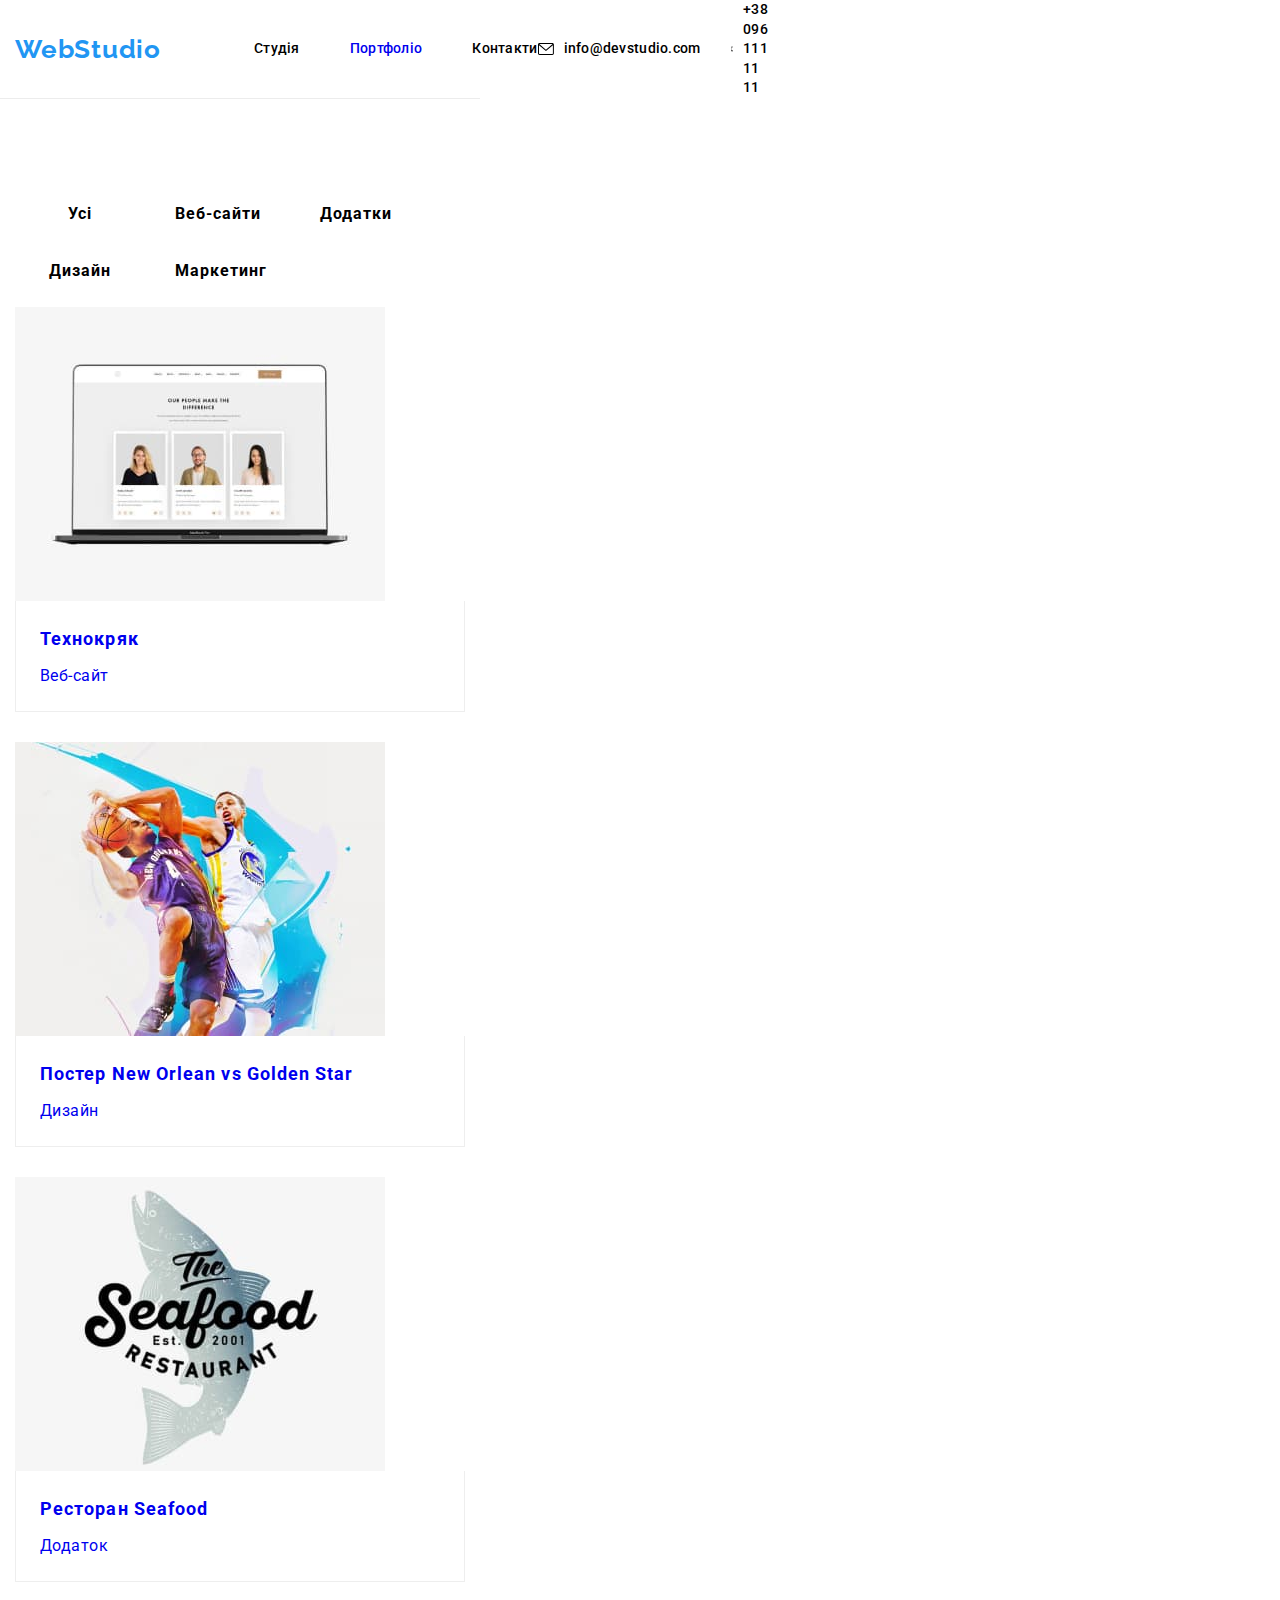
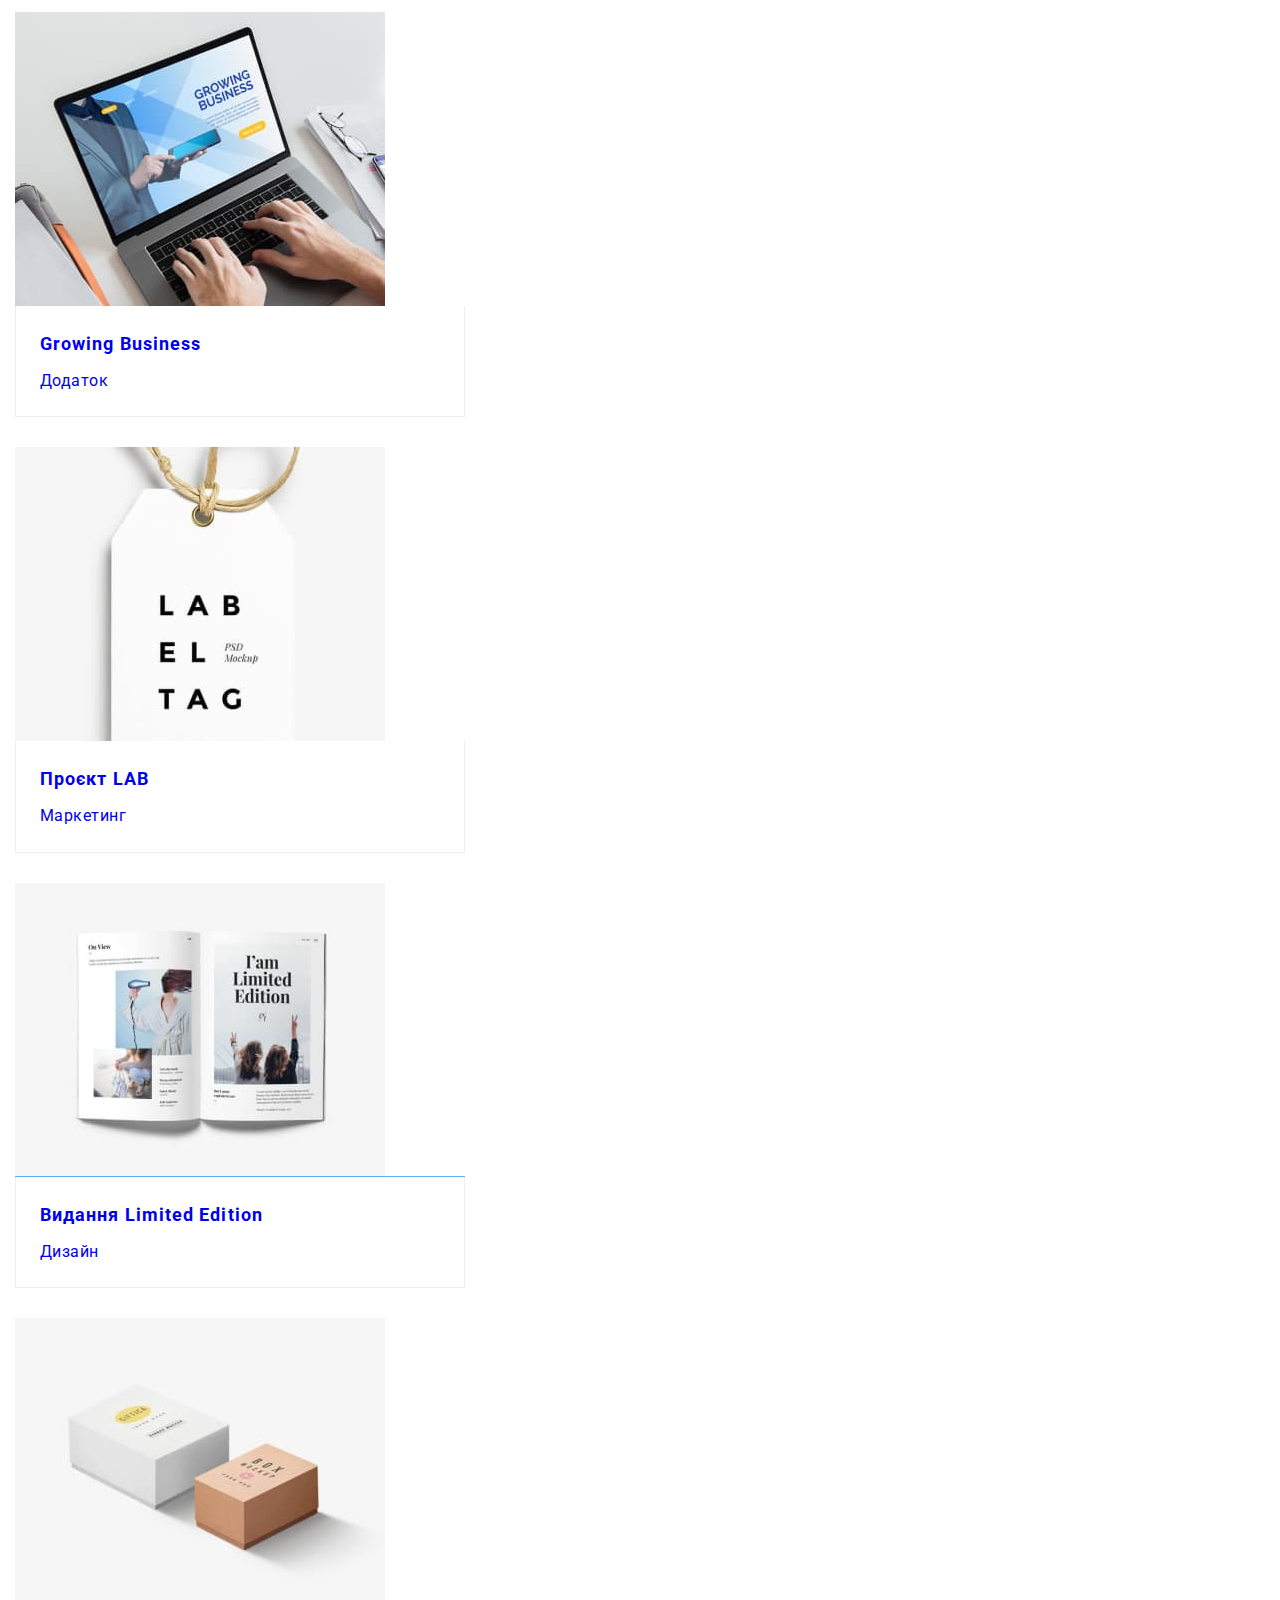
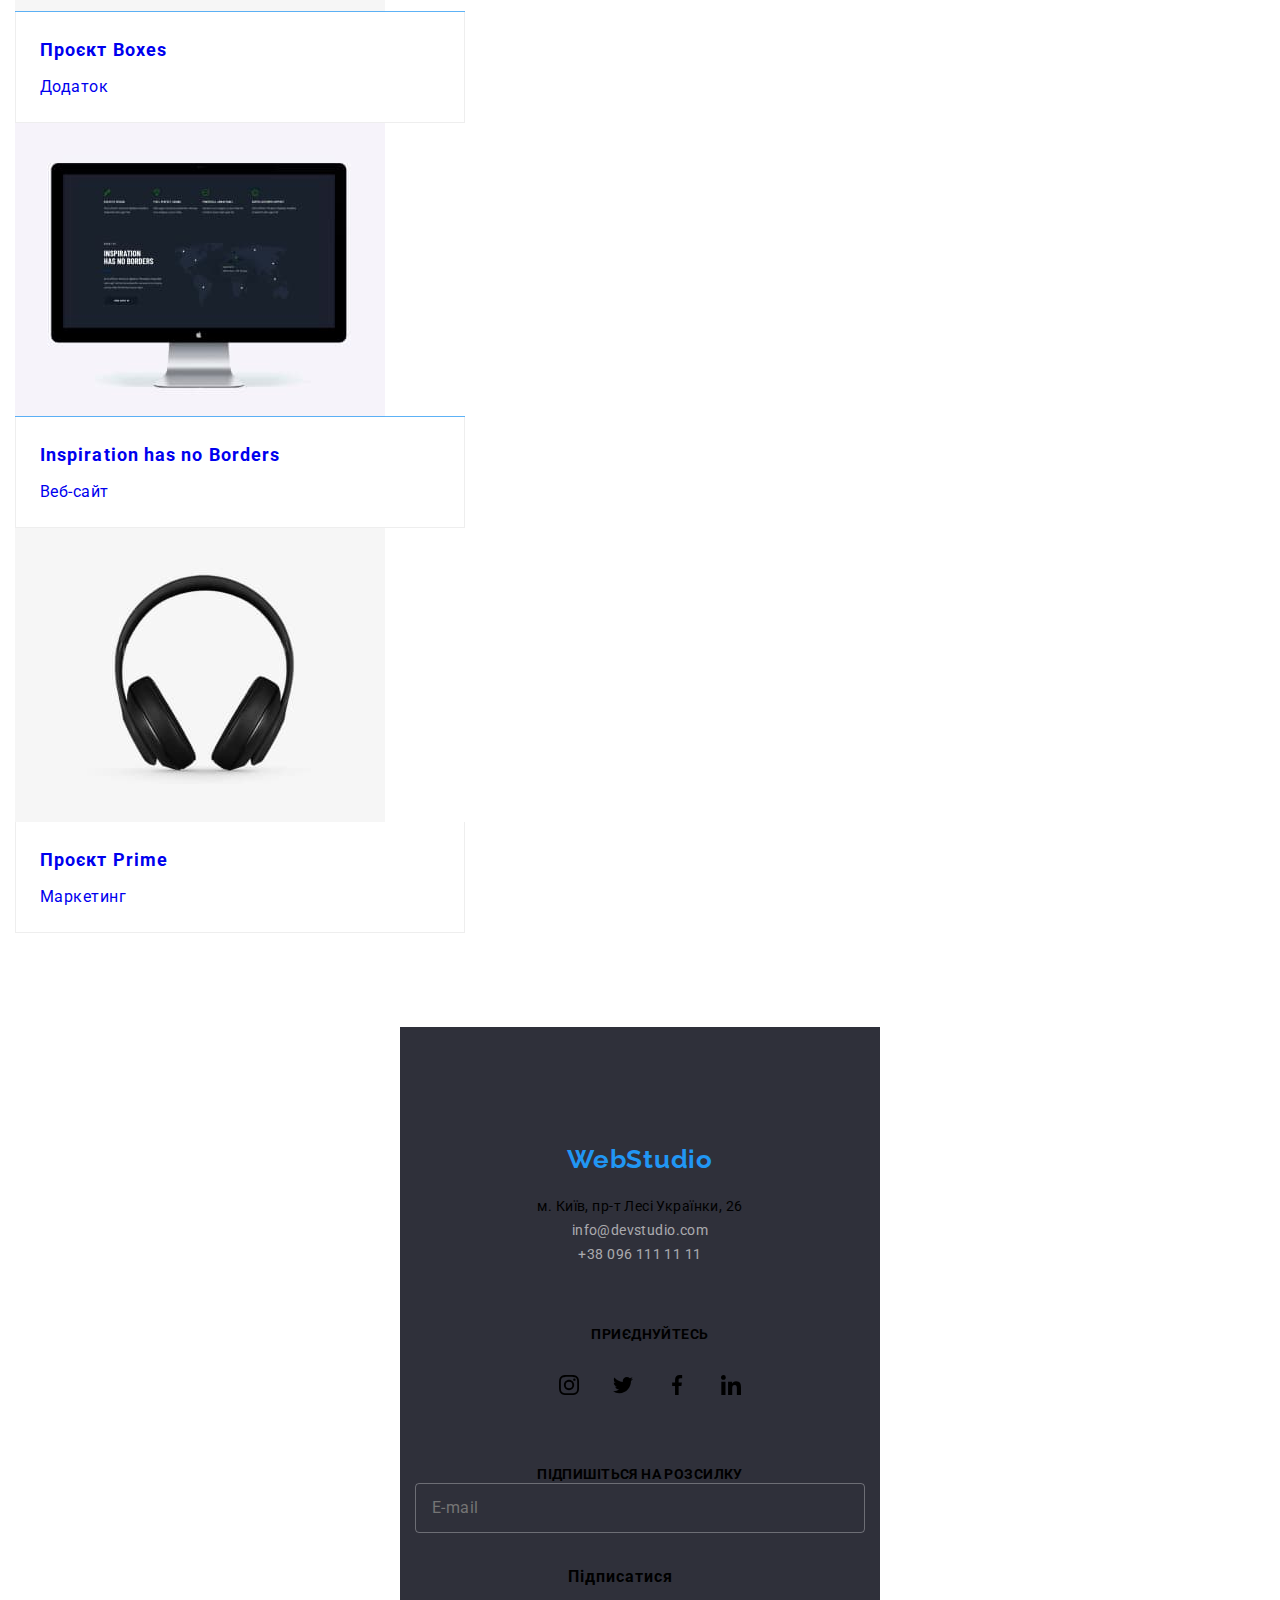
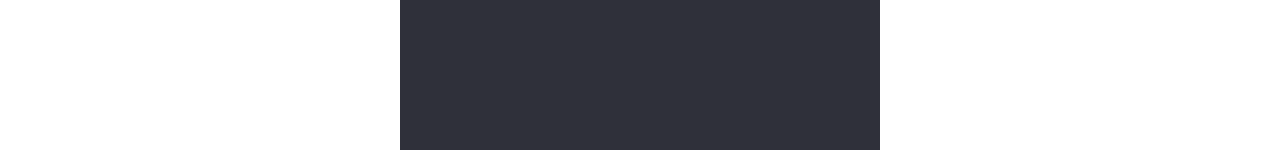
==== portfolio.html @ ecf828fc "Додані зміни до восьмого ДЗ" ====
<!DOCTYPE html>
<html lang="uk">
  <head>
    <meta charset="UTF-8" />
    <meta http-equiv="X-UA-Compatible" content="IE=edge" />
    <meta name="viewport" content="width=device-width, initial-scale=1.0" />
    <title>Студія вебдизайну</title>
    <link rel="preconnect" href="https://fonts.googleapis.com" />
    <link rel="preconnect" href="https://fonts.gstatic.com" crossorigin />
    <link
      href="https://fonts.googleapis.com/css2?family=Raleway:wght@700&family=Roboto:wght@400;500;700;900&display=swap"
      rel="stylesheet"
    />
    <link
      rel="stylesheet"
      href="https://cdnjs.cloudflare.com/ajax/libs/modern-normalize/1.1.0/modern-normalize.min.css"
      integrity="sha512-wpPYUAdjBVSE4KJnH1VR1HeZfpl1ub8YT/NKx4PuQ5NmX2tKuGu6U/JRp5y+Y8XG2tV+wKQpNHVUX03MfMFn9Q=="
      crossorigin="anonymous"
      referrerpolicy="no-referrer"
    />
    <link rel="stylesheet" href="./css//main.min.css" />
  </head>
  <body class="body">
    <header class="header">
      <div class="container header-container">
        <nav class="main-nav">
          <a href="./index.html" class="logo link"
            >Web<span class="accent">Studio</span></a
          >
          <ul class="site-nav-list list">
            <li class="site-nav-list__item"><a href="./index.html" class="site-nav-list__link">Студія</a></li>
            <li class="site-nav-list__item">
              <div class="link-current">
                <a href="./portfolio.html" class="link current">Портфоліо</a>
              </div>
            </li>
            <li class="site-nav-list__item"><a href="#" class="site-nav-list__link">Контакти</a></li>
          </ul>
        </nav>
        <ul class="site-connect-list list">
          <li class="site-connect-list__item">
            <a href="mailto:info@devstudio.com" class="site-connect-list__link link">
              <svg class="mailto-icon" width="16" height="12">
                <use href="./images/icons/icons.svg#envelope"></use></svg
              >info@devstudio.com</a
            >
          </li>
          <li class="site-connect-list__item">
            <a href="tel:+380961111111" class="site-connect-list__link link">
              <svg class="tell-icon" width="10" height="16">
                <use href="./images/icons/icons.svg#smartphone"></use></svg
              >+38 096 111 11 11</a
            >
          </li>
        </ul>
      </div>
    </header>
    <main>
      <section class="section">
        <div class="container">
          <h1 class="visually-hidden">Наші роботи</h1>
          <ul class="button-list list">
            <li class="button-list__item">
              <button class="button-filter" type="button">Усі</button>
            </li>
            <li class="button-list__item">
              <button class="button-filter" type="button">Веб-сайти</button>
            </li>
            <li class="button-list__item">
              <button class="button-filter" type="button">Додатки</button>
            </li>
            <li class="button-list__item">
              <button class="button-filter" type="button">Дизайн</button>
            </li>
            <li class="button-list__item">
              <button class="button-filter" type="button">Маркетинг</button>
            </li>
          </ul>
          <ul class="section-portfolio-list list">
            <li class="section-portfolio-list__item">
              <a href="" class="link">
                <div class="thumb">
                  <img
                    src="./images/pictures/img-01.jpg"
                    alt="Технокряк"
                    width="370"
                    style="display: block"
                  />
                  <p class="overlay-text">
                    Ресурс пропонує комплексні пропозиції з різним рівнем
                    функціоналу та сервісів. Все це дозволить відвідувачу
                    отримати вичерпні відомості про компанію чи приватну особу.
                  </p>
                </div>
                <div class="description">
                  <h2 class="section-portfolio-list__title">Технокряк</h2>
                  <p class="section-portfolio-list__txt">Веб-сайт</p>
                </div>
              </a>
            </li>
            <li class="section-portfolio-list__item">
              <a href="" class="link">
                <div class="thumb">
                  <p class="overlay-text">
                    Ресурс пропонує комплексні пропозиції з різним рівнем
                    функціоналу та сервісів. Все це дозволить відвідувачу
                    отримати вичерпні відомості про компанію чи приватну особу.
                  </p>
                  <img
                    src="./images/pictures/img-02.jpg"
                    alt="Постер New Orlean vs Golden Star"
                    width="370"
                    style="display: block"
                  />
                </div>
                <div class="description">
                  <h2 class="section-portfolio-list__title">
                    Постер New Orlean vs Golden Star
                  </h2>
                  <p class="section-portfolio-list__txt">Дизайн</p>
                </div>
              </a>
            </li>
            <li class="section-portfolio-list__item">
              <a href="" class="link">
                <div class="thumb">
                  <p class="overlay-text">
                    Ресурс пропонує комплексні пропозиції з різним рівнем
                    функціоналу та сервісів. Все це дозволить відвідувачу
                    отримати вичерпні відомості про компанію чи приватну особу.
                  </p>
                  <img
                    src="./images/pictures/img-03.jpg"
                    alt="Ресторан Seafood"
                    width="370"
                    style="display: block"
                  />
                </div>
                <div class="description">
                  <h2 class="section-portfolio-list__title">Ресторан Seafood</h2>
                  <p class="section-portfolio-list__txt">Додаток</p>
                </div>
              </a>
            </li>
            <li class="section-portfolio-list__item">
              <a href="" class="link">
                <div class="thumb">
                  <p class="overlay-text">
                    Ресурс пропонує комплексні пропозиції з різним рівнем
                    функціоналу та сервісів. Все це дозволить відвідувачу
                    отримати вичерпні відомості про компанію чи приватну особу.
                  </p>
                  <img
                    src="./images/pictures/img-04.jpg"
                    alt="Growing Business"
                    width="370"
                    style="display: block"
                  />
                </div>
                <div class="description">
                  <h2 class="section-portfolio-list__title">Growing Business</h2>
                  <p class="section-portfolio-list__txt">Додаток</p>
                </div>
              </a>
            </li>
            <li class="section-portfolio-list__item">
              <a href="" class="link">
                <div class="thumb">
                  <p class="overlay-text">
                    Ресурс пропонує комплексні пропозиції з різним рівнем
                    функціоналу та сервісів. Все це дозволить відвідувачу
                    отримати вичерпні відомості про компанію чи приватну особу.
                  </p>
                  <img
                    src="./images/pictures/img-05.jpg"
                    alt="Проєкт LAB"
                    width="370"
                    style="display: block"
                  />
                </div>
                <div class="description">
                  <h2 class="section-portfolio-list__title">Проєкт LAB</h2>
                  <p class="section-portfolio-list__txt">Маркетинг</p>
                </div>
              </a>
            </li>
            <li class="section-portfolio-list__item">
              <a href="" class="link">
                <div class="thumb">
                  <p class="overlay-text">
                    Ресурс пропонує комплексні пропозиції з різним рівнем
                    функціоналу та сервісів. Все це дозволить відвідувачу
                    отримати вичерпні відомості про компанію чи приватну особу.
                  </p>
                  <img
                    src="./images/pictures/img-06.jpg"
                    alt="Видання Limited Edition"
                    width="370"
                    style="display: block"
                  />
                </div>
                <div class="description">
                  <h2 class="section-portfolio-list__title">Видання Limited Edition</h2>
                  <p class="section-portfolio-list__txt">Дизайн</p>
                </div>
              </a>
            </li>
            <li class="section-portfolio-list__item">
              <a href="" class="link">
                <div class="thumb">
                  <p class="overlay-text">
                    Ресурс пропонує комплексні пропозиції з різним рівнем
                    функціоналу та сервісів. Все це дозволить відвідувачу
                    отримати вичерпні відомості про компанію чи приватну особу.
                  </p>
                  <img
                    src="./images/pictures/img-07.jpg"
                    alt="Проєкт Boxes"
                    width="370"
                    style="display: block"
                  />
                </div>
                <div class="description">
                  <h2 class="section-portfolio-list__title">Проєкт Boxes</h2>
                  <p class="section-portfolio-list__txt">Додаток</p>
                </div>
              </a>
            </li>
            <li class="section-portfolio-list__item">
              <a href="" class="link">
                <div class="thumb">
                  <p class="overlay-text">
                    Ресурс пропонує комплексні пропозиції з різним рівнем
                    функціоналу та сервісів. Все це дозволить відвідувачу
                    отримати вичерпні відомості про компанію чи приватну особу.
                  </p>
                  <img
                    src="./images/pictures/img-08.jpg"
                    alt="Inspiration has no Borders"
                    width="370"
                    style="display: block"
                  />
                </div>
                <div class="description">
                  <h2 class="section-portfolio-list__title">Inspiration has no Borders</h2>
                  <p class="section-portfolio-list__txt">Веб-сайт</p>
                </div>
              </a>
            </li>
            <li class="section-portfolio-list__item">
              <a href="" class="link">
                <div class="thumb">
                  <p class="overlay-text">
                    Ресурс пропонує комплексні пропозиції з різним рівнем
                    функціоналу та сервісів. Все це дозволить відвідувачу
                    отримати вичерпні відомості про компанію чи приватну особу.
                  </p>
                  <img
                    src="./images/pictures/img-09.jpg"
                    alt="Проєкт Prime"
                    width="370"
                    style="display: block"
                  />
                </div>
                <div class="description">
                  <h2 class="section-portfolio-list__title">Проєкт Prime</h2>
                  <p class="section-portfolio-list__txt">Маркетинг</p>
                </div>
              </a>
            </li>
          </ul>
        </div>
      </section>
    </main>
    <footer class="footer">
      <div class="container footer-wrap">
        <div class="logo-address">
          <a href="./index.html" class="logo link">Web<span class="accent">Studio</span></a>
          <address class="address">
            <ul class="footer-list list">
              <li>
                <a href="https://google/maps/j3Y2o7XWsb6GQjHb6" class="map-link link">м. Київ, пр-т Лесі Українки, 26</a>
              </li>
              <li>
                <a href="mailto:info@devstudio.com" class="link link">info@devstudio.com</a>
              </li>
              <li>
                <a href="tel:+380961111111" class="link link">+38 096 111 11 11</a>
              </li>
            </ul>
          </address>
        </div>
        <div class="footer-link">
          <p class="footer-title">приєднуйтесь</p>
          <div class="footer-socialnet">
            <ul class="socialnet-list list">
              <li class="socialnet-list__item">
                <a href="" class="socialnet-list__link link">
                  <svg class="footer-team-icon">
                    <use href="./images/icons/icons.svg#instagram"></use>
                  </svg></a>
              </li>
              <li class="socialnet-list__item">
                <a href="" class="socialnet-list__link link"><svg class="footer-team-icon">
                    <use href="./images/icons/icons.svg#twitter"></use>
                  </svg></a>
              </li>
              <li class="socialnet-list__item">
                <a href="" class="socialnet-list__link link"><svg class="footer-team-icon">
                    <use href="./images/icons/icons.svg#facebook"></use>
                  </svg></a>
              </li>
              <li class="socialnet-list__item">
                <a href="" class="socialnet-list__link link"><svg class="footer-team-icon">
                    <use href="./images/icons/icons.svg#linkedin"></use>
                  </svg></a>
              </li>
            </ul>
          </div>
        </div>
        <div class="form">
          <p class="footer-title">Підпишіться на розсилку</p>
          <form class="form-field">
            <label for="mail"></label>
            <input class="input-mail" type="text" name="mail" id="mail" placeholder="E-mail"/>
            <button class="button-submit" type="submit">Підписатися</button>
          </form>
        </div>
      </div>
    </footer>
  </body>
</html>
---- css/main.min.css ----
<<<<<<< HEAD
:root{--primary-text-color: #212121;--secondary-text-color: #757575;--accent-color: #2196f3;--white-color: #ffffff;--body-background-color: #f5f5f5;--secondary-background-color: #f5f4fa;--primary-background-color: #2f303a;--background-color-active: #188ce8;--current-color: #afb1b8;--socialnet-background-color: rgba(255, 255, 255, 0.1);--transition-timing-function: cubic-bezier(0.4, 0, 0.2, 1)}/*! modern-normalize v1.1.0 | MIT License | https://github.com/sindresorhus/modern-normalize */*,::after,::before{box-sizing:border-box}html{-moz-tab-size:4;-o-tab-size:4;tab-size:4}html{line-height:1.15;-webkit-text-size-adjust:100%}body{margin:0}body{font-family:system-ui,-apple-system,"Segoe UI",Roboto,Helvetica,Arial,sans-serif,"Apple Color Emoji","Segoe UI Emoji"}hr{height:0;color:inherit}abbr[title]{-webkit-text-decoration:underline dotted;text-decoration:underline dotted}b,strong{font-weight:bolder}code,kbd,pre,samp{font-family:ui-monospace,SFMono-Regular,Consolas,"Liberation Mono",Menlo,monospace;font-size:1em}small{font-size:80%}sub,sup{font-size:75%;line-height:0;position:relative;vertical-align:baseline}sub{bottom:-0.25em}sup{top:-0.5em}table{text-indent:0;border-color:inherit}button,input,optgroup,select,textarea{font-family:inherit;font-size:100%;line-height:1.15;margin:0}button,select{text-transform:none}[type=button],[type=reset],[type=submit],button{-webkit-appearance:button}::-moz-focus-inner{border-style:none;padding:0}:-moz-focusring{outline:1px dotted ButtonText}:-moz-ui-invalid{box-shadow:none}legend{padding:0}progress{vertical-align:baseline}::-webkit-inner-spin-button,::-webkit-outer-spin-button{height:auto}[type=search]{-webkit-appearance:textfield;outline-offset:-2px}::-webkit-search-decoration{-webkit-appearance:none}::-webkit-file-upload-button{-webkit-appearance:button;font:inherit}summary{display:list-item}html{box-sizing:border-box}*,*::before,*::after{box-sizing:inherit}.body{font-family:"roboto",sans-serif;background-color:var(--white-color)}.reset p,h1,h2,h3,h4,h5,h6{margin:0}ul,ol{margin:0;padding-left:0}button{cursor:pointer}address{font-style:normal}.img{display:block;max-width:100%;height:auto}.container{padding:0 15px;margin-left:auto;margin-right:auto;width:100%}.header{display:block;border-bottom:1px solid #ececec}@media screen and (min-width: 480px){.header{max-width:480px}}.header .header-container{display:flex;justify-content:space-between}.header .header-link{line-height:1.14}.list{list-style:none}.link{text-decoration:none}.logo{font-family:"raleway",sans-serif;font-weight:700;font-size:26px;line-height:1.19;letter-spacing:.03em;color:var(--accent-color)}.accent{color:var(--primary-text-color)}.main-nav{display:flex;align-items:center}.site-nav-list{display:flex;align-items:center;font-weight:500;font-size:14px;line-height:1.4;letter-spacing:.02em;color:var(--primary-text-color)}.site-nav-list.list{position:relative;margin-left:93px;padding-left:0}.site-nav-list__item{margin-right:50px}.site-nav-list__item:last-child{margin-right:0}.site-nav-list__link{position:relative;display:flex;padding-top:32px;padding-bottom:32px;text-decoration:none;color:var(--primary-text-color);transition:color 250ms var(--transition-timing-function)}.site-nav-list__link:hover,.site-nav-list__link:focus{color:var(--accent-color)}.link-current{position:relative;padding:32px 0}.link.current::after{content:"";position:absolute;bottom:-1px;display:block;width:100%;height:4px;border-radius:2px;background:var(--accent-color)}.site-nav-list__link.current{color:var(--accent-color)}.site-nav-list .link:hover,.site-nav-list .link:focus{color:var(--accent-color)}.site-connect-list.list{display:flex;align-items:center;margin-left:auto}.site-connect-list__item{margin-right:30px}.site-connect-list__item__item:last-child{margin-right:0px}.site-connect-list__link.link{display:flex;align-items:center;font-weight:500;font-size:14px;line-height:1.4;letter-spacing:.02em;color:var(--secondary-text-color);transition:color 250ms var(--transition-timing-function)}.site-connect-list__link:hover,.site-connect-list__link:focus{color:var(--accent-color)}.mailto-icon,.tell-icon{vertical-align:middle;margin-right:10px;fill:currentColor;transition:fill 250ms var(--transition-timing-function)}.mailto-icon:hover,.mailto-icon:focus{fill:var(--accent-color)}.tell-icon:hover,.tell-icon:focus{fill:var(--accent-color)}.hero{display:block;max-width:1600px;height:auto;text-align:center;padding-top:200px;padding-bottom:200px;background-image:linear-gradient(to right, rgba(47, 48, 58, 0.4), rgba(47, 48, 58, 0.4)),url(../images/hero/);background-color:var(--primary-background-color)}@media screen and (min-width: 480px){.hero{width:480px}}.hero-title{max-width:696px;font-weight:900;font-size:26px;margin:0 auto 30px;line-height:1.62;letter-spacing:.06em;text-transform:uppercase;color:var(--white-color)}.button{margin-top:0;border-color:rgba(0,0,0,0);border-radius:4px;padding:10px 32px;font-family:"roboto",sans-serif;font-weight:700;font-size:16px;line-height:1.88;letter-spacing:.06em;color:var(--white-color);background-color:var(--accent-color);cursor:pointer}.button--primary{color:var(--white-color);background-color:var(--accent-color);transition:background-color 250ms var(--transition-timing-function),color 250ms var(--transition-timing-function)}.button--secondary{color:var(--primary-text-color);background-color:var(--secondary-background-color);transition:background-color 250ms var(--transition-timing-function),color 250ms var(--transition-timing-function)}.button:hover,.button:focus{background-color:var(--background-color-active)}.section__primary-title{text-align:center;margin-top:0;margin-bottom:50px;font-weight:700;font-size:36px;line-height:1.17;letter-spacing:.03em;color:var(--primary-text-color)}.section__secondary-title{text-align:start;margin-top:0;margin-bottom:10px;font-weight:700;font-size:14px;line-height:1.17;text-transform:uppercase;color:var(--primary-text-color)}.visually-hidden{position:absolute;white-space:nowrap;width:1px;height:1px;overflow:hidden;border:0;padding:0;clip:rect(0 0 0 0);-webkit-clip-path:inset(50%);clip-path:inset(50%);margin:-1px}.section-features{display:block;padding-top:60px;padding-bottom:56px}@media screen and (min-width: 480px){.section-features{max-width:480px}}.section-features-list.list{width:480px}.section-features-list__item{width:100%}.section-features__txt{margin:0 10px 15px;text-align:start;font-weight:400;font-size:14px;line-height:1.71;color:var(--secondary-text-color)}.section__secondary-title{text-align:center}.features-item{display:flex;justify-content:center;align-items:center;width:450px;height:226px;margin-bottom:30px;border-radius:4px;background:var(--secondary-background-color)}.features-icon{width:70px;height:70px}.section-description{padding-bottom:60px}@media screen and (max-width: 767px){.section-description{display:none;width:767px}}.section-description-list.list{display:flex;gap:30px}.item-thumb{position:relative}.item-thumb__wrap{position:absolute;bottom:0;width:370px;height:70px;font-size:14px;line-height:1.14;text-align:center;letter-spacing:.03em;text-transform:uppercase;color:var(--white-color);background-color:rgba(47,48,58,.8)}.item-thumb__text{position:absolute;margin:0 auto;top:50%;left:50%;transform:translate(-50%, -50%)}.section-team{display:block;font-weight:700;font-size:28px;text-align:center;letter-spacing:.03em;line-height:1.18;padding-bottom:60px;color:var(--primary-text-color);background-color:var(--secondary-background-color)}@media screen and (min-width: 480px){.section-team{width:480px}}.section-team-title{margin-bottom:30px;padding-top:64px;font-weight:700;font-size:28px;text-align:center;letter-spacing:.03em;line-height:1.18;color:var(--primary-text-color)}.section-list__item{margin-bottom:30px;width:100%;box-shadow:0px 1px 3px rgba(0,0,0,.12),0px 1px 1px rgba(0,0,0,.14),0px 2px 1px rgba(0,0,0,.2);border-radius:0px 0px 4px 4px;background-color:var(--white-color)}.section-list__member{text-align:center;margin-top:30px;margin-bottom:10px;font-weight:500;font-size:16px;line-height:1.19;color:var(--primary-text-color)}.section-list__role{text-align:center;margin-top:0;margin-bottom:30px;font-size:16px;line-height:1.19;color:var(--secondary-text-color)}.socialnet-list{display:flex;justify-content:center}.socialnet-list .list{display:flex;margin-bottom:24px;gap:10px;align-items:center;background-color:var(--white-color)}.socialnet-list__item{display:flex;width:44px;height:44px;border-radius:50%;background-color:var(--white-color);justify-content:center;align-items:center}.socialnet-list__link .link{width:100%;height:100%;display:flex;align-items:center;justify-content:center;border-radius:50%;transition:background-color 250ms var(--transition-timing-function)}.socialnet-list__link:hover,.socialnet-list__link:focus{background-color:var(--accent-color)}.socialnet-list__link:hover .team-icon,.socialnet-list__link:focus .team-icon{background-color:var(--accent-color);fill:var(--white-color)}.team-icon{width:20px;height:20px;fill:var(--current-color);transition:fill,background-color 250ms var(--transition-timing-function)}.section-clients{display:block;padding-top:60px;padding-bottom:60px}@media screen and (min-width: 480px){.section-clients{max-width:480px}}.clients-title{margin-bottom:30px;font-weight:700;font-size:28px;text-align:center;letter-spacing:.03em;line-height:1.18;color:var(--primary-text-color)}.logo-list.list{display:flex;flex-wrap:wrap;margin-top:0;justify-content:space-between}.logo-list__item{width:210px;height:92px;margin-bottom:30px}.logo-list__item:nth-child(n+5){margin-bottom:0}.logo-list__link{width:100%;height:100%;display:flex;align-items:center;justify-content:center;border-radius:4px;border:1px solid var(--current-color);background-color:var(--white-color);transition:border 250ms var(--transition-timing-function)}.logo-list__link:hover,.logo-list__link:focus{border:1px solid var(--accent-color)}.clients-icon:hover,.clients-icon:focus{fill:var(--accent-color)}.logo-list__link:hover .clients-icon,.logo-list__link:focus .clients-icon{fill:var(--accent-color)}.logo-list__item:last-child{margin-right:0}.clients-icon{width:106px;height:60px;fill:var(--current-color);transition:fill 250ms var(--transition-timing-function)}.footer{display:block;margin:0 auto;background-color:var(--primary-background-color)}@media screen and (min-width: 480px){.footer{width:480px}}.footer-list .link{margin-bottom:9px;font-style:normal;font-weight:400;font-size:14px;line-height:1.71;letter-spacing:.03em;color:rgba(255,255,255,.6);transition:color 250ms var(--transition-timing-function)}.footer-list .map-link{color:var(--white-color)}.footer-list .link:hover,.footer-list .link:focus{color:var(--accent-color)}.footer-link{display:block;margin-left:132px;margin-right:142px;margin-bottom:60px;text-align:center;width:206px;height:80px}.footer-title{text-align:center;margin-top:0;font-weight:700;font-size:14px;line-height:1.14;letter-spacing:.03em;text-transform:uppercase;color:var(--white-color)}.footer-wrap{display:block;height:603px}.logo-address{display:block;text-align:center;padding-top:57px}.address{margin-top:20px;margin-bottom:60px;justify-items:center}.footer-socialnet{display:block;width:206px;height:44px;justify-content:space-evenly;margin-left:0;margin-right:0}.socialnet-list.list{display:flex;gap:10px;justify-items:center}.socialnet-list__item{width:44px;height:44px;border-radius:50%;background-color:var(--socialnet-background-color)}.socialnet-list__link{width:100%;height:100%;display:flex;align-items:center;justify-content:center;border-radius:50%;transition:background-color 250ms var(--transition-timing-function)}.socialnet-list__link:hover,.socialnet-list__link:focus{background-color:var(--accent-color)}.socialnet-list__link:hover .footer-team-icon,.socialnet-list__link:focus .footer-team-icon{background-color:var(--accent-color);fill:var(--white-color)}.footer-team-icon{width:20px;height:20px;fill:var(--white-color);transition:fill,background-color 250ms var(--transition-timing-function)}.footer .accent{color:var(--white-color)}.form{display:block;font-size:14px;line-height:1.14;letter-spacing:.03em;text-transform:uppercase;color:var(--white-color)}.form-field{display:block}.input-mail{width:450px;height:50px;margin-right:12px;border:1px solid rgba(255,255,255,.3);border-radius:4px;font-weight:400;font-size:16px;line-height:1.3;padding-left:16px;margin-bottom:20px;letter-spacing:.03em;color:rgba(255,255,255,.6);background-color:var(--primary-background-color)}.button-submit{display:flex;align-items:center;text-align:center;margin-right:auto;margin-left:auto;width:200px;height:50px;padding-left:28px;border-radius:4px;border:none;font-weight:700;font-size:16px;line-height:1.18;letter-spacing:.06em;color:var(--white-color);background-color:var(--accent-color)}.button-submit::after{content:"";width:24px;height:24px;display:inline-block;margin-left:10px;background-image:url(../images/icon-send.svg);background-size:contain;fill:var(--white-color)}.footer-socialnet{display:flex;width:206px;height:44px;justify-content:space-evenly;margin-left:0;margin-right:0;margin-top:20px}.socialnet-list.list{display:flex;gap:10px;justify-items:center}.socialnet-list__item{width:44px;height:44px;border-radius:50%;background-color:var(--socialnet-background-color)}.socialnet-list__link{width:100%;height:100%;display:flex;align-items:center;justify-content:center;border-radius:50%;transition:background-color 250ms var(--transition-timing-function)}.socialnet-list__link:hover,.socialnet-list__link:focus{background-color:var(--accent-color)}.socialnet-list__link:hover .footer-team-icon,.socialnet-list__link:focus .footer-team-icon{background-color:var(--accent-color);fill:var(--white-color)}.footer-team-icon{width:20px;height:20px;fill:var(--white-color);transition:fill,background-color 250ms var(--transition-timing-function)}.footer .accent{color:var(--white-color)}.backdrop{position:fixed;top:0;left:0;width:100%;height:100%;background-color:rgba(0,0,0,.2);opacity:1;transition:opacity 250ms var(--transition-timing-function),visibility 250ms var(--transition-timing-function)}.backdrop.is-hidden{opacity:0;visibility:hidden;pointer-events:none}.backdrop.is-hidden__modal{transform:translate(-50%, -50%) scale(1.3) rotate(360deg)}.modal{position:absolute;text-align:center;padding:40px;top:50%;left:50%;transform:translate(-50%, -50%) scale(1) rotate(0);width:528px;height:581px;border-radius:4px;background-color:#fff;transition:transform 250ms var(--transition-timing-function);font-weight:700;font-size:20px;line-height:1.15;letter-spacing:.03em;color:#212121}.modal-title{margin:0 0 12px}.close-button{position:absolute;top:0;right:0;border:1px solid rgba(0,0,0,.1);border-radius:50%;width:30px;height:30px;margin-top:8px;margin-right:8px;background-color:var(--white-color);transition:fill 250ms var(--transition-timing-function)}.close-icon{position:absolute;transform:translate(-50%, -50%)}.close-button:hover,.close-button:focus{fill:var(--accent-color)}.form{display:block;height:86px;font-size:14px;line-height:1.14;letter-spacing:.03em;text-transform:uppercase;color:var(--white-color)}.input-mail{height:50px;margin-right:12px;border:1px solid rgba(255,255,255,.3);border-radius:4px;font-weight:400;font-size:16px;line-height:1.3;padding-left:16px;letter-spacing:.03em;color:rgba(255,255,255,.6);background-color:var(--primary-background-color)}.button-submit{display:flex;align-items:center;text-align:center;width:200px;height:50px;padding-left:28px;border-radius:4px;border:none;font-weight:700;font-size:16px;line-height:1.18;letter-spacing:.06em;color:var(--white-color);background-color:var(--accent-color)}.button-submit::after{content:"";width:24px;height:24px;display:inline-block;margin-left:10px;background-image:url(../images/icon-send.svg);background-size:contain;fill:var(--white-color)}.feedback{display:block;width:448px;height:342px;align-items:center;font-weight:400;font-size:12px;line-height:1.17;letter-spacing:.01em;color:var(--secondary-text-color)}.feedback-field{position:relative;display:flex;margin-bottom:10px;flex-direction:column;text-align:start}.feedback-input{height:40px;padding-left:40px;border:1px solid rgba(33,33,33,.2);border-radius:4px;cursor:pointer;margin-top:4px;transition:border 250ms var(--transition-timing-function)}.feedback-input:focus-within{border:1px solid var(--accent-color);outline:none}.feedback-input:focus-within+.feedback-icon{fill:var(--accent-color)}.feedback-icon{position:absolute;width:18px;height:18px;top:50%;margin-left:12px;transition:fill 250ms var(--transition-timing-function)}.feedback-button-submit{margin-top:30px;height:50px;padding:10px 52px;border-radius:4px;border:none;font-weight:700;font-size:16px;line-height:1.18;letter-spacing:.06em;color:var(--white-color);background-color:var(--accent-color)}.comment-input{padding:12px 16px;height:120px;margin-bottom:20px;margin-top:4px;resize:none;border:1px solid rgba(33,33,33,.2);border-radius:4px;color:rgba(117,117,117,.5)}.comment-input:focus-within{border:1px solid var(--accent-color);outline:none}.agreement-field{position:relative;margin-top:20px;font-weight:400;font-size:14px;line-height:1.7;letter-spacing:.03em;color:var(--secondary-text-color)}.agreement-field-term{-webkit-text-decoration-line:underline;text-decoration-line:underline;margin-left:3px;color:var(--accent-color)}.agreement-icon{border:1px solid #212121;border-radius:2px;transition:250ms var(--transition-timing-function)}.checkbox-icon{position:absolute;top:12%;left:2%;width:16px;height:15px}.checkbox:checked+.agreement-icon{background-color:var(--accent-color);border:none}.button-filter{display:block;min-width:130px;padding:6px 22px;font-family:"roboto",sans-serif;font-weight:700;font-size:16px;line-height:1.88;letter-spacing:.06em;cursor:pointer;border-radius:4px;border:none;color:var(--primary-text-color);background-color:var(--secondary-background-color);transition-property:color,background-color,box-shadow;transition-duration:250ms;transition-timing-function:cubic-bezier(0.4, 0, 0.2, 1)}@media screen and (min-width: 480px){.button-filter{max-width:480px}}.button-filter:hover,.button-filter:focus{color:var(--white-color);background-color:var(--accent-color);box-shadow:0px 3px 1px rgba(0,0,0,.1),0px 1px 2px rgba(0,0,0,.08),0px 2px 2px rgba(0,0,0,.12)}.button-list .list{margin-top:0}.button-list{display:flex;flex-wrap:wrap;justify-content:start}.button-list__item{margin-right:8px;margin-bottom:15px}.button-list__item:last-child{margin-right:0}.section{display:block;padding-top:60px;padding-bottom:60px;margin-top:0;margin-bottom:0}@media screen and (min-width: 480px){.section{max-width:480px}}.section-portfolio-list.list{display:block}.section-portfolio-list__title{margin-bottom:4px;font-weight:700;font-size:18px;line-height:2;letter-spacing:.06em;color:var(--primary-text-color)}.section-portfolio-list__txt{margin:0;font-weight:400;font-size:16px;line-height:1.88;letter-spacing:.03em;color:var(--secondary-text-color)}.thumb{position:relative;overflow:hidden}.overlay-text{position:absolute;bottom:0;margin:0 auto;padding:63px 24px;font-size:18px;line-height:1.6;letter-spacing:.03em;color:var(--white-color);background-color:rgba(33,150,243,.9);transform:translateY(100%);transition:transform 250ms var(--transition-timing-function)}.section-portfolio-list__item{width:450px;height:auto;margin-bottom:30px;transition:box-shadow 250ms var(--transition-timing-function)}.section-portfolio-list__item:hover .overlay-text{transform:translateY(0)}.section-portfolio-list__item:hover,.section-portfolio-list__item:focus{box-shadow:0px 1px 1px rgba(0,0,0,.12),0px 4px 4px rgba(0,0,0,.06),1px 4px 6px rgba(0,0,0,.16)}.section-portfolio-list__item:nth-last-child(-n+3){margin-bottom:0}.section-portfolio-list__item:nth-child(3n){margin-right:0}.description{width:100%;padding:20px 24px;border:1px solid #eee;border-top:none}/*# sourceMappingURL=main.min.css.map */
=======
body{font-family:"Roboto",sans-serif;background-color:#fff;color:#212121;font-size:14px;letter-spacing:.03em}.list{list-style:none}.link{padding-left:0;text-decoration:none}.container{min-width:320px;padding:0 15px;margin-left:auto;margin-right:auto}@media screen and (min-width: 480px){.container{max-width:480px}}@media screen and (min-width: 768px){.container{max-width:768px}}@media screen and (min-width: 1200px){.container{max-width:1200px}}h1,h2,h3,p,ul{margin:0;padding:0}img{display:block;max-width:100%;height:auto}button{display:block;font-family:inherit;cursor:pointer;border:none;border-radius:4px}.section{padding:94px 0px}@media screen and (max-width: 1199px){.section{padding-top:60px;padding-bottom:60px}}.visually-hidden{position:absolute;width:1px;height:1px;margin:-1px;padding:0;border:0;white-space:nowrap;-webkit-clip-path:inset(100%);clip-path:inset(100%);clip:rect(0 0 0 0);overflow:hidden}.logo{font-family:"Raleway",sans-serif;font-weight:700;font-size:26px;line-height:1.19;letter-spacing:.03em;color:#2196f3}@media screen and (max-width: 1199px){.logo{font-size:24px;line-height:1.16}}.header__logo{display:inline-block;-webkit-box-pack:center;-ms-flex-pack:center;justify-content:center;-webkit-box-align:center;-ms-flex-align:center;align-items:center}@media screen and (min-width: 767px){.header__logo{margin-right:88px}}@media screen and (min-width: 1200px){.header__logo{margin-right:93px}}.header__logo::after{display:-webkit-box;display:-ms-flexbox;display:flex;content:"";width:100%;height:1px;background:#2196f3;-webkit-transform:scale(0);transform:scale(0);-webkit-transform-origin:left;transform-origin:left;-webkit-transition:-webkit-transform 250ms cubic-bezier(0.4, 0, 0.2, 1);transition:-webkit-transform 250ms cubic-bezier(0.4, 0, 0.2, 1);transition:transform 250ms cubic-bezier(0.4, 0, 0.2, 1);transition:transform 250ms cubic-bezier(0.4, 0, 0.2, 1), -webkit-transform 250ms cubic-bezier(0.4, 0, 0.2, 1)}.header__logo:hover::after{-webkit-transform:scale(1);transform:scale(1)}.web{color:#000}.web__footer{color:#2196f3}.footer__logo{margin-bottom:20px;color:#fff;display:inline-block}.footer__logo::after{display:-webkit-box;display:-ms-flexbox;display:flex;content:"";width:100%;height:1px;background:#fff;-webkit-transform:scale(0);transform:scale(0);-webkit-transform-origin:left;transform-origin:left;-webkit-transition:-webkit-transform 250ms cubic-bezier(0.4, 0, 0.2, 1);transition:-webkit-transform 250ms cubic-bezier(0.4, 0, 0.2, 1);transition:transform 250ms cubic-bezier(0.4, 0, 0.2, 1);transition:transform 250ms cubic-bezier(0.4, 0, 0.2, 1), -webkit-transform 250ms cubic-bezier(0.4, 0, 0.2, 1)}.footer__logo:hover::after{-webkit-transform:scale(1);transform:scale(1)}#myBtn{display:none;position:fixed;bottom:10px;right:10px;z-index:1;font-size:18px;border:none;outline:none;background-color:rgba(0,0,0,0);color:#757575;cursor:pointer;padding:15px;border-radius:4px}#myBtn:hover{color:#2196f3}.header{border-bottom:1px solid #ececec}.header__box{height:80px;display:-webkit-box;display:-ms-flexbox;display:flex;-webkit-box-align:center;-ms-flex-align:center;align-items:center;position:relative}@media screen and (max-width: 767px){.header__box{height:60px;-webkit-box-pack:justify;-ms-flex-pack:justify;justify-content:space-between}}@media screen and (max-width: 767px){.header__menu .header__items{margin-bottom:32px}}@media screen and (min-width: 768px){.header__menu{display:-webkit-box;display:-ms-flexbox;display:flex;gap:50px;margin-left:auto;-webkit-box-pack:center;-ms-flex-pack:center;justify-content:center;-webkit-box-align:center;-ms-flex-align:center;align-items:center}}.header__link{position:relative;font-weight:500;font-size:40px;line-height:1.18;letter-spacing:.02em;color:#212121;-webkit-transition:color 250ms cubic-bezier(0.4, 0, 0.2, 1);transition:color 250ms cubic-bezier(0.4, 0, 0.2, 1)}@media screen and (min-width: 768px){.header__link{display:-webkit-box;display:-ms-flexbox;display:flex;-webkit-box-pack:center;-ms-flex-pack:center;justify-content:center;padding-top:32px;padding-bottom:32px;font-size:14px;line-height:1.14}}.header__link:focus,.header__link:hover{color:#2196f3}.header__link--activ{color:#2196f3}@media screen and (max-width: 767px){.header__link--activ::after{display:none}}@media screen and (min-width: 768px){.header__link--activ::after{display:-webkit-box;display:-ms-flexbox;display:flex;position:absolute;bottom:0;content:"";width:100%;height:4px;background:#2196f3;border-radius:2px}}.header__contact{display:-webkit-box;display:-ms-flexbox;display:flex;font-weight:500;line-height:1.14;letter-spacing:.02em}@media screen and (max-width: 767px){.header__contact{-webkit-box-orient:vertical;-webkit-box-direction:reverse;-ms-flex-direction:column-reverse;flex-direction:column-reverse;gap:32px;margin-bottom:64px}}@media screen and (min-width: 768px){.header__contact{-ms-flex-wrap:wrap;flex-wrap:wrap;gap:10px;margin-left:90px;font-size:12px}}@media screen and (min-width: 1200px){.header__contact{gap:30px;font-size:16px}}@media screen and (max-width: 767px){.header__contact--tel{font-size:34px;line-height:1.18;color:#2196f3;-webkit-transition:color 250ms cubic-bezier(0.4, 0, 0.2, 1),background-color 250ms cubic-bezier(0.4, 0, 0.2, 1);transition:color 250ms cubic-bezier(0.4, 0, 0.2, 1),background-color 250ms cubic-bezier(0.4, 0, 0.2, 1)}.header__contact--tel:hover,.header__contact--tel:focus{color:#fff;background-color:#2196f3}}@media screen and (min-width: 768px){.header__contact--tel{display:-webkit-box;display:-ms-flexbox;display:flex;-webkit-box-pack:center;-ms-flex-pack:center;justify-content:center;-webkit-box-align:center;-ms-flex-align:center;align-items:center;color:#757575;-webkit-transition:color 250ms cubic-bezier(0.4, 0, 0.2, 1);transition:color 250ms cubic-bezier(0.4, 0, 0.2, 1)}.header__contact--tel:focus,.header__contact--tel:hover{color:#2196f3}}@media screen and (max-width: 767px){.header__contact--mail{font-size:24px;line-height:1.17;color:#757575;-webkit-transition:color 250ms cubic-bezier(0.4, 0, 0.2, 1),background-color 250ms cubic-bezier(0.4, 0, 0.2, 1);transition:color 250ms cubic-bezier(0.4, 0, 0.2, 1),background-color 250ms cubic-bezier(0.4, 0, 0.2, 1)}.header__contact--mail:hover,.header__contact--mail:focus{color:#fff;background-color:#757575}}@media screen and (min-width: 768px){.header__contact--mail{display:-webkit-box;display:-ms-flexbox;display:flex;-webkit-box-pack:center;-ms-flex-pack:center;justify-content:center;-webkit-box-align:center;-ms-flex-align:center;align-items:center;color:#757575;-webkit-transition:color 250ms cubic-bezier(0.4, 0, 0.2, 1);transition:color 250ms cubic-bezier(0.4, 0, 0.2, 1)}.header__contact--mail:focus,.header__contact--mail:hover{color:#2196f3}}.header__icon{-webkit-box-pack:center;-ms-flex-pack:center;justify-content:center;margin-right:10px;-ms-flex-item-align:center;align-self:center;fill:currentColor}@media screen and (max-width: 767px){.header__icon{display:none}}@media screen and (min-width: 768px){.header__icon.mail{width:14px;height:10px}}@media screen and (min-width: 1200px){.header__icon.mail{width:16px;height:12px}}@media screen and (min-width: 768px){.header__icon.tel{width:10px;height:14px}}@media screen and (min-width: 1200px){.header__icon.tel{width:10px;height:16px}}.menu__container{display:-webkit-box;display:-ms-flexbox;display:flex;width:1200px;-webkit-box-pack:justify;-ms-flex-pack:justify;justify-content:space-between;background-color:#fff}@media screen and (max-width: 767px){.menu__container{display:none;position:fixed;z-index:2;top:0;left:0;width:100%;height:100%;padding:48px 40px}.menu__container.js-menu-container{overflow:hidden;display:block;-webkit-transform:translateY(-100%);transform:translateY(-100%);-webkit-transition:-webkit-transform 1250ms cubic-bezier(0.4, 0, 0.2, 1);transition:-webkit-transform 1250ms cubic-bezier(0.4, 0, 0.2, 1);transition:transform 1250ms cubic-bezier(0.4, 0, 0.2, 1);transition:transform 1250ms cubic-bezier(0.4, 0, 0.2, 1), -webkit-transform 1250ms cubic-bezier(0.4, 0, 0.2, 1)}.menu__container.is-open{display:-webkit-box;display:-ms-flexbox;display:flex;overflow:auto;-webkit-box-orient:vertical;-webkit-box-direction:normal;-ms-flex-direction:column;flex-direction:column;-webkit-box-pack:justify;-ms-flex-pack:justify;justify-content:space-between;-webkit-transform:translateY(0%);transform:translateY(0%)}}.button__icon{fill:currentColor}.button__menu{position:relative;display:-webkit-inline-box;display:-ms-inline-flexbox;display:inline-flex;background-color:#fff;color:#212121;-webkit-transition:color 250ms cubic-bezier(0.4, 0, 0.2, 1);transition:color 250ms cubic-bezier(0.4, 0, 0.2, 1)}.button__menu:focus,.button__menu:hover{color:#2196f3}.button__menu--close{position:absolute;top:10px;right:15px}@media screen and (min-width: 768px){.button__menu{display:none}}@media screen and (min-width: 768px){.menu__contact{display:-webkit-box;display:-ms-flexbox;display:flex;-webkit-box-align:center;-ms-flex-align:center;align-items:center}}.menu__social{display:none}@media screen and (max-width: 767px){.menu__social{display:-webkit-box;display:-ms-flexbox;display:flex;-ms-flex-wrap:wrap;flex-wrap:wrap;gap:10px;font-weight:500;font-size:18px;line-height:1.22;letter-spacing:.02em}}.menu__social--link{color:#2196f3;-webkit-transition:color 250ms cubic-bezier(0.4, 0, 0.2, 1),background-color 250ms cubic-bezier(0.4, 0, 0.2, 1);transition:color 250ms cubic-bezier(0.4, 0, 0.2, 1),background-color 250ms cubic-bezier(0.4, 0, 0.2, 1)}.menu__social--link:hover,.menu__social--link:focus{color:#fff;background-color:#2196f3}.line{color:rgba(33,33,33,.2)}.hero{height:400px;max-width:1600px;margin-left:auto;margin-right:auto;text-align:center;padding-top:118px;padding-bottom:118px;background-color:#c4c4c4;background-image:-webkit-gradient(linear, left top, right top, from(rgba(47, 48, 58, 0.4)), to(rgba(47, 48, 58, 0.4))),url("../images/hero/header-img-mob-1x.jpg");background-image:linear-gradient(to right, rgba(47, 48, 58, 0.4), rgba(47, 48, 58, 0.4)),url("../images/hero/header-img-mob-1x.jpg");background-repeat:no-repeat;background-position:center;background-size:cover}@media screen and (max-width: 479px){.hero{padding-top:97px;padding-bottom:97px}}@media screen and (min-width: 480px)and (min-device-pixel-ratio: 2),screen and (min-width: 480px)and (-webkit-min-device-pixel-ratio: 2),screen and (min-width: 480px)and (min-resolution: 192dpi),screen and (min-width: 480px)and (min-resolution: 2dppx){.hero{background-image:-webkit-gradient(linear, left top, right top, from(rgba(47, 48, 58, 0.4)), to(rgba(47, 48, 58, 0.4))),url("../images/hero/header-img-mob-2x.jpg");background-image:linear-gradient(to right, rgba(47, 48, 58, 0.4), rgba(47, 48, 58, 0.4)),url("../images/hero/header-img-mob-2x.jpg")}}@media screen and (min-width: 768px){.hero{background-image:-webkit-gradient(linear, left top, right top, from(rgba(47, 48, 58, 0.4)), to(rgba(47, 48, 58, 0.4))),url("../images/hero/header-img-tab-1x.jpg");background-image:linear-gradient(to right, rgba(47, 48, 58, 0.4), rgba(47, 48, 58, 0.4)),url("../images/hero/header-img-tab-1x.jpg")}}@media screen and (min-width: 768px)and (min-device-pixel-ratio: 2),screen and (min-width: 768px)and (-webkit-min-device-pixel-ratio: 2),screen and (min-width: 768px)and (min-resolution: 192dpi),screen and (min-width: 768px)and (min-resolution: 2dppx){.hero{background-image:-webkit-gradient(linear, left top, right top, from(rgba(47, 48, 58, 0.4)), to(rgba(47, 48, 58, 0.4))),url("../images/hero/header-img-tab-2x.jpg");background-image:linear-gradient(to right, rgba(47, 48, 58, 0.4), rgba(47, 48, 58, 0.4)),url("../images/hero/header-img-tab-2x.jpg")}}@media screen and (min-width: 1200px){.hero{height:600px;padding-top:200px;padding-bottom:200px;background-image:-webkit-gradient(linear, left top, right top, from(rgba(47, 48, 58, 0.4)), to(rgba(47, 48, 58, 0.4))),url("../images/hero/img-hero-desk-1x.jpg");background-image:linear-gradient(to right, rgba(47, 48, 58, 0.4), rgba(47, 48, 58, 0.4)),url("../images/hero/img-hero-desk-1x.jpg")}}@media screen and (min-width: 1200px)and (min-device-pixel-ratio: 2),screen and (min-width: 1200px)and (-webkit-min-device-pixel-ratio: 2),screen and (min-width: 1200px)and (min-resolution: 192dpi),screen and (min-width: 1200px)and (min-resolution: 2dppx){.hero{background-image:-webkit-gradient(linear, left top, right top, from(rgba(47, 48, 58, 0.4)), to(rgba(47, 48, 58, 0.4))),url("../images/hero/img-hero-desk-2x.jpg");background-image:linear-gradient(to right, rgba(47, 48, 58, 0.4), rgba(47, 48, 58, 0.4)),url("../images/hero/img-hero-desk-2x.jpg")}}.hero__title{margin:0 auto;margin-bottom:30px;font-weight:900;font-size:44px;line-height:1.36;letter-spacing:.06em;color:#fff;text-transform:uppercase}@media screen and (max-width: 1199px){.hero__title{max-width:360px;font-size:26px;line-height:1.62}}@media screen and (min-width: 1200px){.hero__title{width:696px}}.hero__button{margin:0 auto;padding:10px 32px;min-width:216px;font-weight:700;font-size:16px;line-height:1.88;text-align:center;letter-spacing:.06em;color:#fff;background-color:#2196f3;-webkit-box-shadow:0px 4px 4px rgba(0,0,0,.15);box-shadow:0px 4px 4px rgba(0,0,0,.15);-webkit-transition:background-color 250ms cubic-bezier(0.4, 0, 0.2, 1);transition:background-color 250ms cubic-bezier(0.4, 0, 0.2, 1)}.hero__button:focus,.hero__button:hover{background-color:#188ce8}@media screen and (min-width: 768px){.benefits__list{display:-webkit-box;display:-ms-flexbox;display:flex;-ms-flex-wrap:wrap;flex-wrap:wrap;gap:30px}}@media screen and (max-width: 767px){.benefits__item{width:100%}.benefits__item:not(:last-child){margin-bottom:30px}}@media screen and (min-width: 768px){.benefits__item{-ms-flex-preferred-size:calc((100% - 30px)/2);flex-basis:calc((100% - 30px)/2)}}@media screen and (min-width: 1200px){.benefits__item{-ms-flex-preferred-size:calc((100% - 90px)/4);flex-basis:calc((100% - 90px)/4)}}.benefits__title{margin-bottom:10px;font-weight:700;font-size:14px;line-height:1.14;letter-spacing:.03em;text-transform:uppercase}@media screen and (max-width: 767px){.benefits__title{text-align:center}}.benefits__text{font-size:14px;line-height:1.71;letter-spacing:.03em;color:#757575}.benefits__bloc{margin-bottom:30px;height:120px;display:-webkit-box;display:-ms-flexbox;display:flex;-webkit-box-pack:center;-ms-flex-pack:center;justify-content:center;-webkit-box-align:center;-ms-flex-align:center;align-items:center;background-color:#f5f4fa}.benefits__icon{width:70px;height:70px}.work{padding-top:0px}@media screen and (max-width: 1199px){.work{display:none}}.work__title{margin-bottom:50px;font-weight:700;font-size:36px;line-height:1.16;letter-spacing:.03em;text-align:center}.work__items{display:-webkit-box;display:-ms-flexbox;display:flex;gap:30px}.work__thumb{position:relative}.work__text{position:absolute;bottom:0;width:100%;display:-webkit-box;display:-ms-flexbox;display:flex;-webkit-box-align:center;-ms-flex-align:center;align-items:center;-webkit-box-pack:center;-ms-flex-pack:center;justify-content:center;height:70px;font-weight:700;line-height:1.14;text-transform:uppercase;color:#fff;background-color:rgba(47,48,58,.8)}.team{background-color:#f5f4fa}.team__title{font-weight:700;line-height:1.17;letter-spacing:.03em;text-align:center}@media screen and (max-width: 1199px){.team__title{margin-bottom:30px;font-size:28px}}@media screen and (min-width: 1200px){.team__title{margin-bottom:50px;font-size:36px}}@media screen and (min-width: 768px){.team__list{display:-webkit-box;display:-ms-flexbox;display:flex;-ms-flex-wrap:wrap;flex-wrap:wrap;gap:30px}}.team__bloc{display:block;-webkit-box-shadow:0px 1px 3px rgba(0,0,0,.12),0px 1px 1px rgba(0,0,0,.14),0px 2px 1px rgba(0,0,0,.2);box-shadow:0px 1px 3px rgba(0,0,0,.12),0px 1px 1px rgba(0,0,0,.14),0px 2px 1px rgba(0,0,0,.2);border-radius:0px 0px 4px 4px;text-align:center;background-color:#fff}@media screen and (max-width: 767px){.team__bloc{width:100%}.team__bloc:not(:last-child){margin-bottom:30px}}@media screen and (min-width: 768px){.team__bloc{-ms-flex-preferred-size:calc((100% - 30px)/2);flex-basis:calc((100% - 30px)/2)}}@media screen and (min-width: 1200px){.team__bloc{-ms-flex-preferred-size:calc((100% - 90px)/4);flex-basis:calc((100% - 90px)/4)}}.team__items{padding-top:30px;padding-bottom:30px}.team__name{margin-bottom:10px;font-weight:500;font-size:16px;line-height:1.19;letter-spacing:.03em}.team__text{margin-bottom:16px;font-size:16px;line-height:1.19;letter-spacing:.03em;color:#757575}.social{display:-webkit-box;display:-ms-flexbox;display:flex;gap:10px;-webkit-box-pack:center;-ms-flex-pack:center;justify-content:center}.social__button{width:44px;height:44px;background-color:#fff;color:#afb1b8;border-radius:50%;display:-webkit-box;display:-ms-flexbox;display:flex;-webkit-box-align:center;-ms-flex-align:center;align-items:center;-webkit-box-pack:center;-ms-flex-pack:center;justify-content:center;-webkit-transition:background-color 250ms cubic-bezier(0.4, 0, 0.2, 1),color 250ms cubic-bezier(0.4, 0, 0.2, 1);transition:background-color 250ms cubic-bezier(0.4, 0, 0.2, 1),color 250ms cubic-bezier(0.4, 0, 0.2, 1)}.social__button:hover,.social__button:focus{background-color:#2196f3;color:#fff;outline:none}.social__button--footer{color:#fff;background:rgba(255,255,255,.1)}.social__icon{fill:currentColor;width:20px;height:20px}.client__title{margin-bottom:50px;font-weight:700;font-size:36px;line-height:1.17;letter-spacing:.03em;text-align:center}@media screen and (max-width: 1199px){.client__title{margin-bottom:30px;font-size:28px}}.client__bloc{display:-webkit-box;display:-ms-flexbox;display:flex;gap:30px}@media screen and (max-width: 1199px){.client__bloc{-ms-flex-wrap:wrap;flex-wrap:wrap}}.client__logo{width:calc((100% - 150px)/6)}@media screen and (max-width: 767px){.client__logo{-ms-flex-preferred-size:calc((100% - 30px)/2);flex-basis:calc((100% - 30px)/2)}}@media screen and (min-width: 768px)and (max-width: 1199px){.client__logo{-ms-flex-preferred-size:calc((100% - 60px)/3);flex-basis:calc((100% - 60px)/3)}}.client__site{height:92px;background-color:#fff;border-radius:4px;border:1px solid #afb1b8;cursor:pointer;color:#afb1b8;display:-webkit-box;display:-ms-flexbox;display:flex;-webkit-box-align:center;-ms-flex-align:center;align-items:center;-webkit-box-pack:center;-ms-flex-pack:center;justify-content:center;-webkit-transition:border-color 250ms cubic-bezier(0.4, 0, 0.2, 1),color 250ms cubic-bezier(0.4, 0, 0.2, 1);transition:border-color 250ms cubic-bezier(0.4, 0, 0.2, 1),color 250ms cubic-bezier(0.4, 0, 0.2, 1)}.client__site:hover,.client__site:focus{border-color:#2196f3;color:#2196f3;outline:none}.client__icon{fill:currentColor;width:106px;height:60px}.footer{background-color:#2f303a;padding:60px 0}@media screen and (max-width: 1199px){.footer{text-align:center}}.footer-container{display:-webkit-box;display:-ms-flexbox;display:flex;-ms-flex-wrap:wrap;flex-wrap:wrap;gap:60px;-webkit-box-pack:center;-ms-flex-pack:center;justify-content:center}@media screen and (min-width: 1200px){.footer-container{-webkit-box-align:baseline;-ms-flex-align:baseline;align-items:baseline;-ms-flex-wrap:nowrap;flex-wrap:nowrap}}@media screen and (min-width: 768px){.footer__main{margin-right:165px}}@media screen and (min-width: 1200px){.footer__main{padding-right:0;margin-right:0}}.contact{font-style:normal;font-size:14px;line-height:1.71;letter-spacing:.03em;-webkit-transition:color 250ms cubic-bezier(0.4, 0, 0.2, 1);transition:color 250ms cubic-bezier(0.4, 0, 0.2, 1)}.contact__item:not(:last-child){margin-bottom:9px}@media screen and (max-width: 1199px){.contact__item:not(:last-child){margin-bottom:8px}}.contact--address{color:#fff}.contact--address:hover,.contact--address:focus{color:#2196f3}.contact--link{color:rgba(255,255,255,.6)}.contact--link:hover,.contact--link:focus{color:#2196f3}.footer__text{margin-bottom:20px;font-weight:700;line-height:1.14;text-transform:uppercase;color:#fff}@media screen and (min-width: 1200px){.footer__input{margin-left:auto}}@media screen and (min-width: 1200px){.footer-form{display:-webkit-box;display:-ms-flexbox;display:flex;-ms-flex-wrap:wrap;flex-wrap:wrap;-webkit-box-pack:justify;-ms-flex-pack:justify;justify-content:space-between;-webkit-box-align:center;-ms-flex-align:center;align-items:center;width:570px}}@media screen and (max-width: 1199px){.footer-form{max-width:450px}}.footer-form__input{height:50px;width:358px;padding:15px 0 15px 16px;border:1px solid rgba(255,255,255,.3);border-radius:4px;-webkit-filter:drop-shadow(0px 4px 4px rgba(0, 0, 0, 0.15));filter:drop-shadow(0px 4px 4px rgba(0, 0, 0, 0.15));background-color:#2f303a;color:rgba(255,255,255,.6)}@media screen and (min-width: 480px)and (max-width: 1199px){.footer-form__input{width:450px;margin-bottom:20px}}@media screen and (max-width: 479px){.footer-form__input{margin-bottom:20px;width:calc(100vw - 30px)}}.footer-form__input::-webkit-input-placeholder{font-family:inherit;font-size:16px;line-height:1.25;color:rgba(255,255,255,.6)}.footer-form__input::-moz-placeholder{font-family:inherit;font-size:16px;line-height:1.25;color:rgba(255,255,255,.6)}.footer-form__input:-ms-input-placeholder{font-family:inherit;font-size:16px;line-height:1.25;color:rgba(255,255,255,.6)}.footer-form__input::-ms-input-placeholder{font-family:inherit;font-size:16px;line-height:1.25;color:rgba(255,255,255,.6)}.footer-form__input::placeholder{font-family:inherit;font-size:16px;line-height:1.25;color:rgba(255,255,255,.6)}.footer-form__button{display:-webkit-box;display:-ms-flexbox;display:flex;-webkit-box-pack:center;-ms-flex-pack:center;justify-content:center;-webkit-box-align:center;-ms-flex-align:center;align-items:center;width:200px;height:50px;padding:0;margin:0 auto;font-weight:700;font-size:16px;line-height:1.88;letter-spacing:.06em;color:#fff;background-color:#2196f3;border-radius:4px;-webkit-box-shadow:0px 4px 4px rgba(0,0,0,.15);box-shadow:0px 4px 4px rgba(0,0,0,.15);-webkit-transition:background-color 250ms cubic-bezier(0.4, 0, 0.2, 1);transition:background-color 250ms cubic-bezier(0.4, 0, 0.2, 1)}@media screen and (min-width: 1200px){.footer-form__button{margin-left:12px;margin-right:0}}.footer-form__button:hover,.footer-form__button:focus{background-color:#188ce8}.footer-form__icon{width:24px;height:24px;margin-left:10px}.backdrop.is-hidden{opacity:0;visibility:visible;pointer-events:none}.backdrop{position:fixed;width:100%;height:100%;top:0;left:0;background-color:rgba(0,0,0,.2);opacity:1;-webkit-transition:opacity 250ms cubic-bezier(0.4, 0, 0.2, 1);transition:opacity 250ms cubic-bezier(0.4, 0, 0.2, 1);overflow-y:scroll}.backdrop.is-hidden .modal{-webkit-transform:translate(-50%, -50%) scale(0) rotate(1turn);transform:translate(-50%, -50%) scale(0) rotate(1turn)}.modal{position:absolute;top:50%;left:50%;height:581px;width:528px;padding:40px;-webkit-transform:translate(-50%, -50%) scale(1);transform:translate(-50%, -50%) scale(1);-webkit-transition:-webkit-transform 250ms cubic-bezier(0.4, 0, 0.2, 1);transition:-webkit-transform 250ms cubic-bezier(0.4, 0, 0.2, 1);transition:transform 250ms cubic-bezier(0.4, 0, 0.2, 1);transition:transform 250ms cubic-bezier(0.4, 0, 0.2, 1), -webkit-transform 250ms cubic-bezier(0.4, 0, 0.2, 1);background-color:#fff;-webkit-box-shadow:0px 1px 3px rgba(0,0,0,.12),0px 1px 1px rgba(0,0,0,.14),0px 2px 1px rgba(0,0,0,.2);box-shadow:0px 1px 3px rgba(0,0,0,.12),0px 1px 1px rgba(0,0,0,.14),0px 2px 1px rgba(0,0,0,.2);border-radius:4px}@media screen and (max-width: 1199px){.modal{height:95%;width:95%;max-height:609px;max-width:450px;overflow:scroll}}.modal__title{margin-bottom:12px;font-weight:700;font-size:20px;line-height:1.15;text-align:center}.close{position:absolute;top:8px;right:8px;display:-webkit-box;display:-ms-flexbox;display:flex;-webkit-box-pack:center;-ms-flex-pack:center;justify-content:center;-webkit-box-align:center;-ms-flex-align:center;align-items:center;width:30px;height:30px;border:1px solid rgba(0,0,0,.1);border-radius:50%;color:#000;background-color:#fff}.close:hover,.close:focus{color:#2196f3}.close__icon{width:11px;height:11px;fill:currentColor;-webkit-transition:color 250ms cubic-bezier(0.4, 0, 0.2, 1);transition:color 250ms cubic-bezier(0.4, 0, 0.2, 1)}.form__label{display:-webkit-box;display:-ms-flexbox;display:flex;-webkit-box-orient:vertical;-webkit-box-direction:normal;-ms-flex-direction:column;flex-direction:column;position:relative;margin-bottom:10px}.form__label--comment{margin-bottom:20px}.form__title{margin-bottom:4px;font-size:12px;line-height:1.16;letter-spacing:.01em;color:#757575}.form__input{padding:11px 0px 11px 42px;border:1px solid rgba(33,33,33,.2);border-radius:4px;-webkit-transition:border-color 250ms cubic-bezier(0.4, 0, 0.2, 1);transition:border-color 250ms cubic-bezier(0.4, 0, 0.2, 1)}.form__input:hover,.form__input:focus{border-color:#2196f3;fill:#2196f3}.form__icon{position:absolute;height:18px;width:18px;bottom:11px;left:12px;fill:#212121;-webkit-transition:fill 250ms cubic-bezier(0.4, 0, 0.2, 1);transition:fill 250ms cubic-bezier(0.4, 0, 0.2, 1)}.form__input:hover+.form__icon,.form__input:focus+.form__icon{border-color:#2196f3;fill:#2196f3}.textarea{height:120px;resize:none;padding:12px 16px}.textarea::-webkit-input-placeholder{font-family:inherit;font-size:12px;line-height:1.67;letter-spacing:.01em;color:rgba(117,117,117,.5)}.textarea::-moz-placeholder{font-family:inherit;font-size:12px;line-height:1.67;letter-spacing:.01em;color:rgba(117,117,117,.5)}.textarea:-ms-input-placeholder{font-family:inherit;font-size:12px;line-height:1.67;letter-spacing:.01em;color:rgba(117,117,117,.5)}.textarea::-ms-input-placeholder{font-family:inherit;font-size:12px;line-height:1.67;letter-spacing:.01em;color:rgba(117,117,117,.5)}.textarea::placeholder{font-family:inherit;font-size:12px;line-height:1.67;letter-spacing:.01em;color:rgba(117,117,117,.5)}@media screen and (max-width: 1199px){.textarea::-webkit-input-placeholder{font-size:14px;line-height:1.14}.textarea::-moz-placeholder{font-size:14px;line-height:1.14}.textarea:-ms-input-placeholder{font-size:14px;line-height:1.14}.textarea::-ms-input-placeholder{font-size:14px;line-height:1.14}.textarea::placeholder{font-size:14px;line-height:1.14}}.form__button{margin:0 auto;padding:10px 52px;min-width:96px;font-weight:700;font-size:16px;line-height:1.88;text-align:center;letter-spacing:.06em;color:#fff;background-color:#2196f3;-webkit-box-shadow:0px 4px 4px rgba(0,0,0,.15);box-shadow:0px 4px 4px rgba(0,0,0,.15);-webkit-transition:background-color 250ms cubic-bezier(0.4, 0, 0.2, 1);transition:background-color 250ms cubic-bezier(0.4, 0, 0.2, 1)}.form__button:hover,.form__button:focus{background-color:#188ce8}.checkbox{display:-webkit-box;display:-ms-flexbox;display:flex;-webkit-box-orient:vertical;-webkit-box-direction:normal;-ms-flex-direction:column;flex-direction:column;position:relative;margin-bottom:30px}.checkbox__input{-webkit-appearance:none;-moz-appearance:none;appearance:none}.checkbox__input:checked+.checkbox__icon{background-color:#2196f3;border-color:rgba(0,0,0,0)}.checkbox__text{font-size:14px;line-height:1.71;margin-left:36px;color:#757575}@media screen and (max-width: 1199px){.checkbox__text{font-size:12px;line-height:1.17;margin-left:23px}}.checkbox__condition{color:#2196f3}.checkbox__icon{position:absolute;left:12px;top:5px;width:16px;height:15px;border:2px solid #212121;-webkit-transition:background-color 250ms cubic-bezier(0.4, 0, 0.2, 1),border-color 250ms cubic-bezier(0.4, 0, 0.2, 1);transition:background-color 250ms cubic-bezier(0.4, 0, 0.2, 1),border-color 250ms cubic-bezier(0.4, 0, 0.2, 1)}@media screen and (max-width: 1199px){.checkbox__icon{left:0;top:0}}/*# sourceMappingURL=main.min.css.map */
>>>>>>> 53ebf1ceaed250b28f4846502f58374ba87de8a7
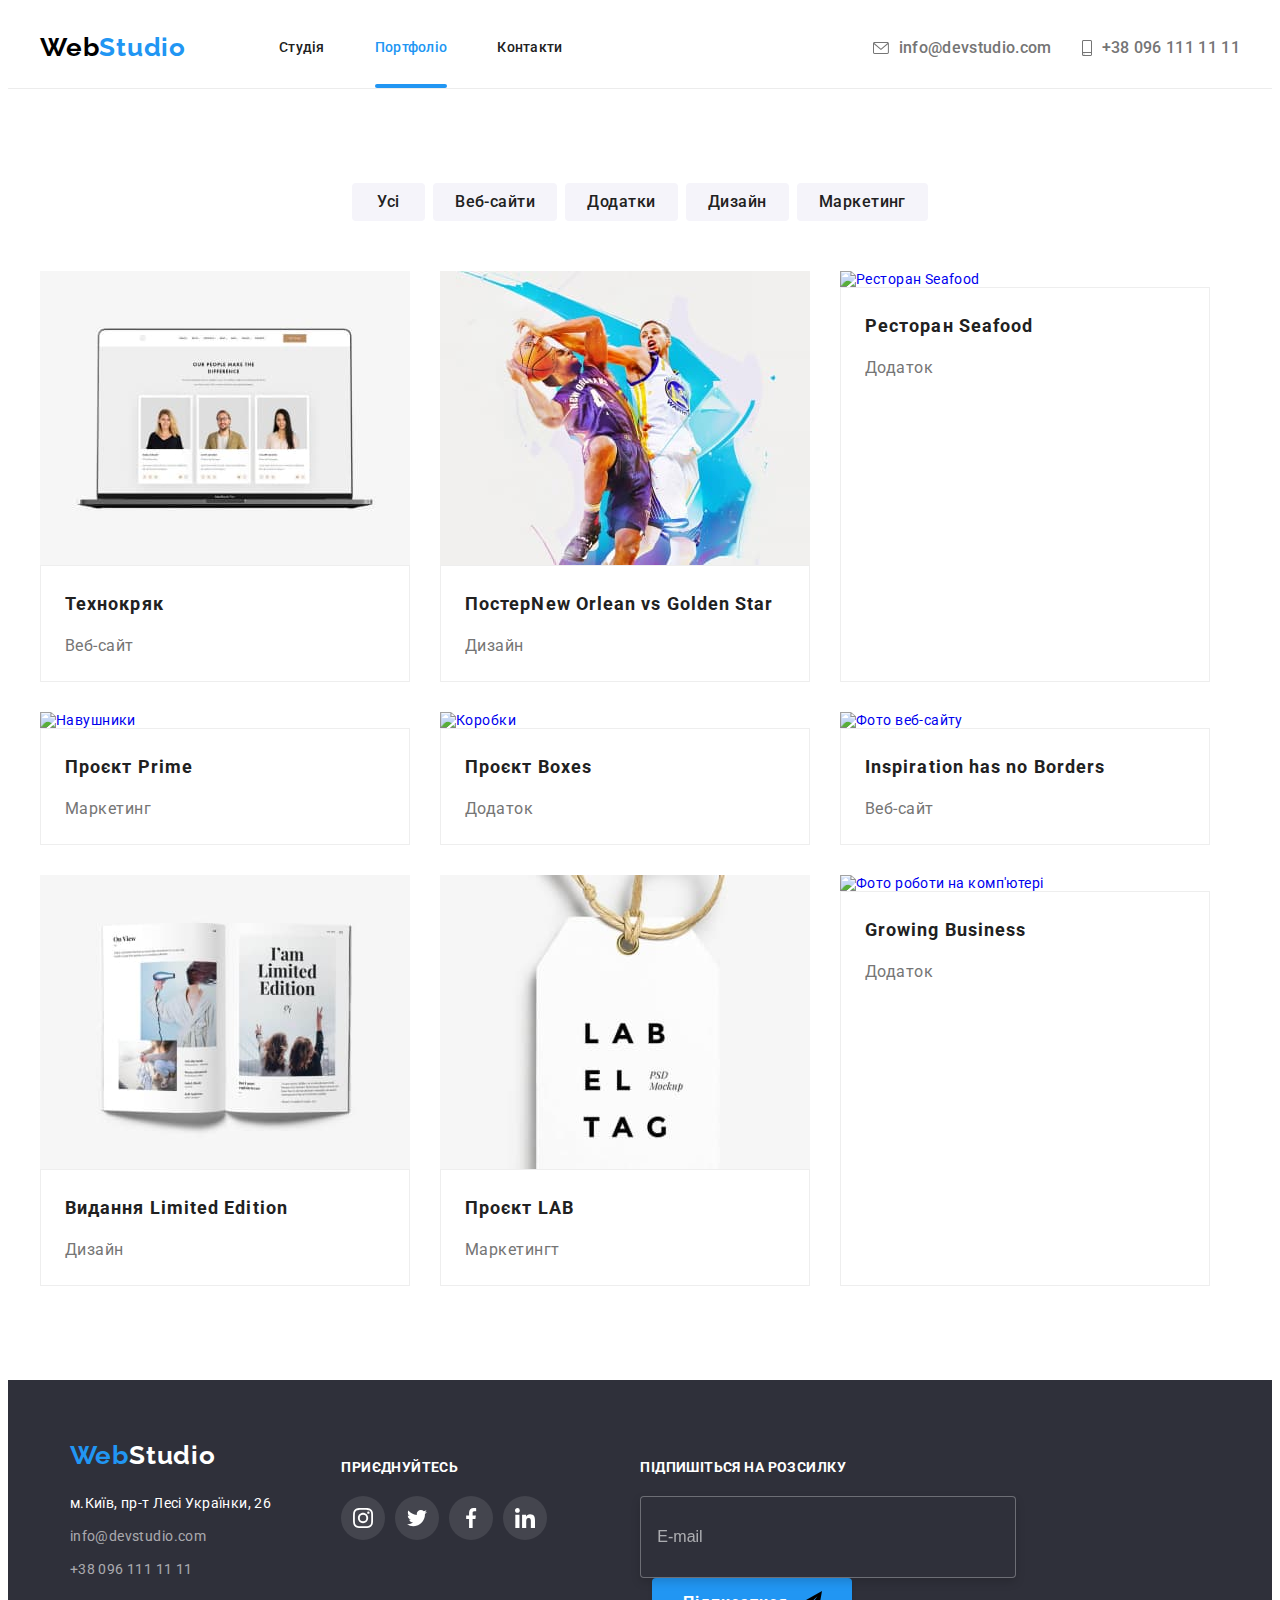
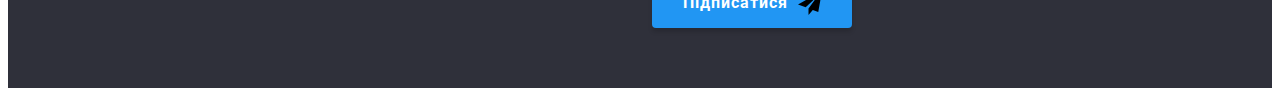
==== commit 56b6b51d: "Додані зміни до восьмого ДЗ" ====
--- a/portfolio.html
+++ b/portfolio.html
@@ -1,332 +1,604 @@
 <!DOCTYPE html>
 <html lang="uk">
-  <head>
-    <meta charset="UTF-8" />
-    <meta http-equiv="X-UA-Compatible" content="IE=edge" />
-    <meta name="viewport" content="width=device-width, initial-scale=1.0" />
-    <title>Студія вебдизайну</title>
-    <link rel="preconnect" href="https://fonts.googleapis.com" />
-    <link rel="preconnect" href="https://fonts.gstatic.com" crossorigin />
-    <link
-      href="https://fonts.googleapis.com/css2?family=Raleway:wght@700&family=Roboto:wght@400;500;700;900&display=swap"
-      rel="stylesheet"
-    />
-    <link
-      rel="stylesheet"
-      href="https://cdnjs.cloudflare.com/ajax/libs/modern-normalize/1.1.0/modern-normalize.min.css"
-      integrity="sha512-wpPYUAdjBVSE4KJnH1VR1HeZfpl1ub8YT/NKx4PuQ5NmX2tKuGu6U/JRp5y+Y8XG2tV+wKQpNHVUX03MfMFn9Q=="
-      crossorigin="anonymous"
-      referrerpolicy="no-referrer"
-    />
-    <link rel="stylesheet" href="./css//main.min.css" />
-  </head>
-  <body class="body">
-    <header class="header">
-      <div class="container header-container">
-        <nav class="main-nav">
-          <a href="./index.html" class="logo link"
-            >Web<span class="accent">Studio</span></a
-          >
-          <ul class="site-nav-list list">
-            <li class="site-nav-list__item"><a href="./index.html" class="site-nav-list__link">Студія</a></li>
-            <li class="site-nav-list__item">
-              <div class="link-current">
-                <a href="./portfolio.html" class="link current">Портфоліо</a>
-              </div>
-            </li>
-            <li class="site-nav-list__item"><a href="#" class="site-nav-list__link">Контакти</a></li>
+<head>
+  <meta charset="UTF-8" />
+  <meta http-equiv="X-UA-Compatible" content="IE=edge" />
+  <meta name="viewport" content="width=device-width, initial-scale=1.0" />
+  <title>Портфоліо</title>
+  <link rel="stylesheet" href="https://cdnjs.cloudflare.com/ajax/libs/modern-normalize/1.1.0/modern-normalize.min.css"
+    integrity="sha512-wpPYUAdjBVSE4KJnH1VR1HeZfpl1ub8YT/NKx4PuQ5NmX2tKuGu6U/JRp5y+Y8XG2tV+wKQpNHVUX03MfMFn9Q=="
+    crossorigin="anonymous" referrerpolicy="no-referrer" />
+  <link rel="preconnect" href="https://fonts.googleapis.com" />
+  <link rel="preconnect" href="https://fonts.gstatic.com" crossorigin />
+  <link href="https://fonts.googleapis.com/css2?family=Raleway:wght@700&family=Roboto:wght@400;500;700;900&display=swap"
+    rel="stylesheet" />
+  <link rel="stylesheet" href="./css/portfolio.min.css" />
+  <script src="https://ajax.googleapis.com/ajax/libs/jquery/3.5.1/jquery.min.js"></script>
+</head>
+<body>
+  <button onclick="topFunction()" id="myBtn" title="Go to top">
+    <svg width="40" height="40" aria-label="Перхід на початок сторінки" class="button__icon">
+      <use class="icon-open" href="./images/icons/icons.svg#icon-circle-up"></use>
+    </svg>
+  </button>
+  <!----- Header------>
+  <header class="header">
+    <div class="container header__box">
+      <a href="./index.html" class="link logo header__logo"><span class="web">Web</span>Studio</a>
+      <button type="button" class="button button__menu js-open-menu" aria-expanded="false"
+        aria-controls="menu-container">
+        <svg width="40" height="40" aria-label="Вмикач мобильного меню" class="button__icon">
+          <use class="icon-open" href="./images/icons/icons.svg#icon-menu"></use>
+        </svg>
+      </button>
+      <!--- Mobile menu --->
+      <div class="menu__container js-menu-container" id="menu-container">
+        <button type="button" class="button button__menu button__menu--close js-close-menu">
+          <svg width="40" height="40" aria-label="Переключатель мобильного меню" class="button__icon">
+            <use class="icon-close" href="./images/icons/icons.svg#close-black"></use>
+          </svg>
+        </button>
+        <nav class="header__nav">
+          <ul class="list header__menu">
+            <li class="header__items">
+              <a href="./index.html" class="link header__link">Студія</a>
+            </li>
+            <li class="header__items">
+              <a href="./portfolio.html" class="link header__link header__link--activ">Портфоліо</a>
+            </li>
+            <li class="header__items show">
+              <a href="#all_contact" class="link header__link">Контакти</a>
+            </li>
           </ul>
         </nav>
-        <ul class="site-connect-list list">
-          <li class="site-connect-list__item">
-            <a href="mailto:info@devstudio.com" class="site-connect-list__link link">
-              <svg class="mailto-icon" width="16" height="12">
-                <use href="./images/icons/icons.svg#envelope"></use></svg
-              >info@devstudio.com</a
-            >
-          </li>
-          <li class="site-connect-list__item">
-            <a href="tel:+380961111111" class="site-connect-list__link link">
-              <svg class="tell-icon" width="10" height="16">
-                <use href="./images/icons/icons.svg#smartphone"></use></svg
-              >+38 096 111 11 11</a
-            >
+        <!----- Header-contacts ----->
+        <div class="menu__contact">
+          <ul class="list header__contact">
+            <li class="header__items">
+              <a href="mailto:info@devstudio.com" class="link header__contact--mail">
+                <svg class="header__icon mail">
+                  <use href="./images/icons/icons.svg#envelope"></use>
+                </svg>info@devstudio.com
+              </a>
+            </li>
+            <li class="header__items">
+              <a href="tel:+380961111111" class="link header__contact--tel">
+                <svg class="header__icon tel">
+                  <use href="./images/icons/icons.svg#smartphone"></use>
+                </svg>
+                +38 096 111 11 11
+              </a>
+            </li>
+          </ul>
+          <ul lang="en" class="list menu__social">
+            <li><a href="#" class="link menu__social--link">Instagram</a></li>
+            <li class="line">|</li>
+            <li><a href="#" class="link menu__social--link">Twitter</a></li>
+            <li class="line">|</li>
+            <li><a href="#" class="link menu__social--link">Facebook</a></li>
+            <li class="line">|</li>
+            <li><a href="#" class="link menu__social--link">LinkedIn</a></li>
+          </ul>
+        </div>
+      </div>
+    </div>
+  </header>
+  <main>
+    <section class="portfolio section">
+      <div class="container">
+        <h1 class="visually-hidden">Портфоліо</h1>
+        <!----- Portfolio ----->
+        <ul class="list project">
+          <li><button type="button" class="project__button">Усі</button></li>
+          <li>
+            <button type="button" class="project__button">Веб-сайти</button>
+          </li>
+          <li>
+            <button type="button" class="project__button">Додатки</button>
+          </li>
+          <li>
+            <button type="button" class="project__button">Дизайн</button>
+          </li>
+          <li>
+            <button type="button" class="project__button">Маркетинг</button>
+          </li>
+        </ul>
+
+        <!----- Projects ----->
+        <ul class="list project__bloc">
+          <li class="card">
+            <a href="#" class="link card__link">
+              <div class="card__thumb">
+                <picture>
+                  <source media="(min-width: 1200px)" srcset="
+                                  ./images/pictures/img-01-desk-1x.jpg,
+                                  ./images/pictures/img-01-desk-2x.jpg
+                                " type="image/jpeg" sizes="370px" />
+                  <source media="(min-width:1200px)" srcset="
+                                  ./images/pictures/img-01-desk-1x.webp,
+                                  ./images/pictures/img-01-desk-2x.webp
+                                " type="image/webp" sizes="370px" />
+                  <source media="(min-width: 768px)" srcset="
+                                  ./images/pictures/img-01-tab-1x.jpg,
+                                  ./images/pictures/img-01-tab-2x.jpg
+                                " type="image/jpeg" sizes="354px" />
+                  <source media="(min-width: 768px)" srcset="
+                                  ./images/pictures/pictures/img-01-tab-1x.webp,
+                                  ./images/pictures/pictures/img-01-tab-2x.webp
+                                " type="image/webp" sizes="354px" />
+                  <source media="(min-width: 480px)" srcset="
+                                  ./images/pictures/img-01-mob-1x.jpg,
+                                  ./images/pictures/img-01-mob-2x.jpg
+                                " type="image/jpeg" sizes="450px" />
+                  <source media="(min-width: 480px)" srcset="
+                                  ./images/pictures/img-01-mob-1x.webp,
+                                  ./images/pictures/img-01-mob-2x.webp
+                                " type="image/webp" sizes="450px" />
+                </picture>
+                <img src="./images/pictures/img-01.jpg" alt="Фото проєкту LAB" width="100%" />
+                <div class="overlay">
+                  <p class="overlay__text">
+                    Ресурс пропонує комплексні пропозиції з різним рівнем
+                    функціоналу та сервісів. Все це дозволить відвідувачу
+                    отримати вичерпні відомості про компанію чи приватну
+                    особу.
+                  </p>
+                </div>
+              </div>
+              <div class="card__bloc">
+                <h2 class="card__title">Технокряк</h2>
+                <p class="card__text">Веб-сайт</p>
+              </div>
+            </a>
+          </li>
+          <li class="card">
+            <a href="#" class="link card__link">
+              <div class="card__thumb">
+                <picture>
+                  <source media="(min-width: 1200px)" srcset="
+                                  ./images/pictures/img-02-desk-1x.jpg,
+                                  ./images/pictures/img-02-desk-2x.jpg
+                                " type="image/jpeg" sizes="370px" />
+                  <source media="(min-width:1200px)" srcset="
+                                  ./images/pictures/img-02-desk-1x.webp,
+                                  ./images/pictures/img-02-desk-2x.webp
+                                " type="image/webp" sizes="370px" />
+                  <source media="(min-width: 768px)" srcset="
+                                  ./images/pictures/img-02-tab-1x.jpg,
+                                  ./images/pictures/img-02-tab-2x.jpg
+                                " type="image/jpeg" sizes="354px" />
+                  <source media="(min-width: 768px)" srcset="
+                                  ./images/pictures/img-02-tab-1x.webp,
+                                  ./images/pictures/img-02-tab-2x.webp
+                                " type="image/webp" sizes="354px" />
+                  <source media="(min-width: 480px)" srcset="
+                                  ./images/pictures/img-02-mob-1x.jpg,
+                                  ./images/pictures/img-02-mob-2x.jpg
+                                " type="image/jpeg" sizes="450px" />
+                  <source media="(min-width: 480px)" srcset="
+                                  ./images/pictures/img-02-mob-1x.webp,
+                                  ./images/pictures/img-02-mob-2x.webp
+                                " type="image/webp" sizes="450px" />
+                </picture>
+                <img src="./images/pictures/img-02.jpg" alt="Фото роботи на комп'ютері" width="100%" />
+                <div class="overlay">
+                  <p class="overlay__text">
+                    Ресурс пропонує комплексні пропозиції з різним рівнем
+                    функціоналу та сервісів. Все це дозволить відвідувачу
+                    отримати вичерпні відомості про компанію чи приватну
+                    особу.
+                  </p>
+                </div>
+              </div>
+              <div class="card__bloc">
+                <h2 lang="en" class="card__title">Постер<span lang="en">New Orlean vs Golden Star</span></h2>
+                <p class="card__text">Дизайн</p>
+              </div>
+            </a>
+          </li>
+          <li class="card">
+            <a href="#" class="link card__link">
+              <div class="card__thumb">
+                <picture>
+                  <source media="(min-width: 1200px)" srcset="
+                        ./images/pictures/img-03-desk-1x.jpg,
+                        ./images/pictures/img-03-desk-2x.jpg
+                      " type="image/jpeg" sizes="370px" />
+                  <source media="(min-width:1200px)" srcset="
+                        ./images/pictures/img-03-desk-1x.webp,
+                        ./images/pictures/img-03-desk-2x.webp
+                      " type="image/webp" sizes="370px" />
+                  <source media="(min-width: 768px)" srcset="
+                        ./images/pictures/img-03-tab-1x.jpg,
+                        ./images/pictures/img-03-tab-2x.jpg
+                      " type="image/jpeg" sizes="354px" />
+                  <source media="(min-width: 768px)" srcset="
+                        ./images/pictures/img-03-tab-1x.webp,
+                        ./images/pictures/img-03-tab-2x.webp
+                      " type="image/webp" sizes="354px" />
+                  <source media="(min-width: 480px)" srcset="
+                        ./images/pictures/img-03-mob-1x.jpg,
+                        ./images/pictures/img-03-mob-2x.jpg
+                      " type="image/jpeg" sizes="450px" />
+                  <source media="(min-width: 480px)" srcset="
+                        ./images/pictures/img-03-mob-1x.webp,
+                        ./images/pictures/img-03-mob-2x.webp
+                      " type="image/webp" sizes="450px" />
+                  <img src="./images/pictures/img-03.jpg" alt="Ресторан Seafood" width="100%" />
+                </picture>
+                <div class="overlay">
+                  <p class="overlay__text">
+                    Ресурс пропонує комплексні пропозиції з різним рівнем
+                    функціоналу та сервісів. Все це дозволить відвідувачу
+                    отримати вичерпні відомості про компанію чи приватну
+                    особу.
+                  </p>
+                </div>
+              </div>
+              <div class="card__bloc">
+                <h2 class="card__title">
+                  Ресторан <span lang="en">Seafood</span>
+                </h2>
+                <p class="card__text">Додаток</p>
+              </div>
+            </a>
+          </li>
+          <li class="card">
+            <a href="#" class="link card__link">
+              <div class="card__thumb">
+                <picture>
+                  <source media="(min-width: 1200px)" srcset="
+                        ./images/pictures/img-04-desk-1x.jpg,
+                        ./images/pictures/img-04-desk-2x.jpg
+                      " type="image/jpeg" sizes="370px" />
+                  <source media="(min-width:1200px)" srcset="
+                        ./images/pictures/img-04-desk-1x.webp,
+                        ./images/pictures/img-04-desk-2x.webp
+                      " type="image/webp" sizes="370px" />
+                  <source media="(min-width: 768px)" srcset="
+                        ./images/pictures/img-04-tab-1x.jpg,
+                        ./images/pictures/img-04-tab-2x.jpg
+                      " type="image/jpeg" sizes="354px" />
+                  <source media="(min-width: 768px)" srcset="
+                        ./images/pictures/img-04-tab-1x.webp,
+                        ./images/pictures/img-04-tab-2x.webp
+                      " type="image/webp" sizes="354px" />
+                  <source media="(min-width: 480px)" srcset="
+                        ./images/pictures/img-04-mob-1x.jpg,
+                        ./images/pictures/img-04-mob-2x.jpg
+                      " type="image/jpeg" sizes="450px" />
+                  <source media="(min-width: 480px)" srcset="
+                        ./images/pictures/img-04-mob-1x.webp,
+                        ./images/pictures/img-04-mob-2x.webp
+                      " type="image/webp" sizes="450px" />
+                  <img src="./images/pictures/img-09.jpg" alt="Навушники" width="100%" />
+                </picture>
+                <div class="overlay">
+                  <p class="overlay__text">
+                    Ресурс пропонує комплексні пропозиції з різним рівнем
+                    функціоналу та сервісів. Все це дозволить відвідувачу
+                    отримати вичерпні відомості про компанію чи приватну
+                    особу.
+                  </p>
+                </div>
+              </div>
+              <div class="card__bloc">
+                <h2 class="card__title">
+                  Проєкт <span lang="en">Prime</span>
+                </h2>
+                <p class="card__text">Маркетинг</p>
+              </div>
+            </a>
+          </li>
+          <li class="card">
+            <a href="#" class="link card__link">
+              <div class="card__thumb">
+                <picture>
+                  <source media="(min-width: 1200px)" srcset="
+                        ./images/pictures/img-05-desk-1x.jpg,
+                        ./images/pictures/img-05-desk-2x.jpg
+                      " type="image/jpeg" sizes="370px" />
+                  <source media="(min-width:1200px)" srcset="
+                        ./images/pictures/img-05-desk-1x.webp,
+                        ./images/pictures/img-05-desk-2x.webp
+                      " type="image/webp" sizes="370px" />
+                  <source media="(min-width: 768px)" srcset="
+                        ./images/pictures/img-05-tab-1x.jpg,
+                        ./images/pictures/img-05-tab-2x.jpg
+                      " type="image/jpeg" sizes="354px" />
+                  <source media="(min-width: 768px)" srcset="
+                        ./images/pictures/img-05-tab-1x.webp,
+                        ./images/pictures/img-05-tab-2x.webp
+                      " type="image/webp" sizes="354px" />
+                  <source media="(min-width: 480px)" srcset="
+                        ./images/pictures/img-05-mob-1x.jpg,
+                        ./images/pictures/img-05-mob-2x.jpg
+                      " type="image/jpeg" sizes="450px" />
+                  <source media="(min-width: 480px)" srcset="
+                        ./images/pictures/img-05-mob-1x.webp,
+                        ./images/pictures/img-05-mob-2x.webp
+                      " type="image/webp" sizes="450px" />
+                  <img src="./images/pictures/img-07.jpg" alt="Коробки" width="100%" />
+                </picture>
+                <div class="overlay">
+                  <p class="overlay__text">
+                    Ресурс пропонує комплексні пропозиції з різним рівнем
+                    функціоналу та сервісів. Все це дозволить відвідувачу
+                    отримати вичерпні відомості про компанію чи приватну
+                    особу.
+                  </p>
+                </div>
+              </div>
+              <div class="card__bloc">
+                <h2 class="card__title">
+                  Проєкт <span lang="en">Boxes</span>
+                </h2>
+                <p class="card__text">Додаток</p>
+              </div>
+            </a>
+          </li>
+          <li class="card">
+            <a href="#" class="link card__link">
+              <div class="card__thumb">
+                <picture>
+                  <source media="(min-width: 1200px)" srcset="
+                        ./images/pictures/img-06-desk-1x.jpg,
+                        ./images/pictures/img-06-desk-2x.jpg
+                      " type="image/jpeg" sizes="370px" />
+                  <source media="(min-width:1200px)" srcset="
+                        ./images/pictures/img-06-desk-1x.jpg,
+                        ./images/pictures/img-06-desk-2x.jpg
+                      " type="image/webp" sizes="370px" />
+                  <source media="(min-width: 768px)" srcset="
+                        ./images/pictures/img-06-tab-1x.jpg,
+                        ./images/pictures/img-06-tab-2x.jpg
+                      " type="image/jpeg" sizes="354px" />
+                  <source media="(min-width: 768px)" srcset="
+                        ./images/pictures/img-06-tab-1x.webp,
+                        ./images/pictures/img-06-tab-2x.webp
+                      " type="image/webp" sizes="354px" />
+                  <source media="(min-width: 480px)" srcset="
+                        ./images/pictures/img-06-mob-1x.jpg,
+                        ./images/pictures/img-06-mob-2x.jpg
+                      " type="image/jpeg" sizes="450px" />
+                  <source media="(min-width: 480px)" srcset="
+                        ./images/pictures/img-06-mob-1x.webp,
+                        ./images/pictures/img-06-mob-2x.webp
+                      " type="image/webp" sizes="450px" />
+                  <img src="./images/pictures/img-08.jpg" alt="Фото веб-сайту" width="100%" />
+                </picture>
+                <div class="overlay">
+                  <p class="overlay__text">
+                    Ресурс пропонує комплексні пропозиції з різним рівнем
+                    функціоналу та сервісів. Все це дозволить відвідувачу
+                    отримати вичерпні відомості про компанію чи приватну
+                    особу.
+                  </p>
+                </div>
+              </div>
+              <div class="card__bloc">
+                <h2 lang="en" class="card__title">
+                  Inspiration has no Borders
+                </h2>
+                <p class="card__text">Веб-сайт</p>
+              </div>
+            </a>
+          </li>
+          <li class="card">
+            <a href="#" class="link card__link">
+              <div class="card__thumb">
+                <picture>
+                  <source media="(min-width: 1200px)" srcset="
+                        ./images/pictures/img-07-desk-1x.jpg,
+                        ./images/pictures/img-07-desk-2x.jpg
+                      " type="image/jpeg" sizes="370px" />
+                  <source media="(min-width:1200px)" srcset="
+                        ./images/pictures/img-07-desk-1x.webp,
+                        ./images/pictures/img-07-desk-2x.webp
+                      " type="image/webp" sizes="370px" />
+                  <source media="(min-width: 768px)" srcset="
+                        ./images/pictures/img-07-tab-1x.jpg,
+                        ./images/pictures/img-07-tab-2x.jpg
+                      " type="image/jpeg" sizes="354px" />
+                  <source media="(min-width: 768px)" srcset="
+                        ./images/pictures/img-07-tab-1x.webp,
+                        ./images/pictures/img-07-tab-2x.webp
+                      " type="image/webp" sizes="354px" />
+                  <source media="(min-width: 480px)" srcset="
+                        ./images/pictures/img-07-mob-1x.jpg,
+                        ./images/pictures/img-07-mob-2x.jpg
+                      " type="image/jpeg" sizes="450px" />
+                  <source media="(min-width: 480px)" srcset="
+                        ./images/pictures/img-07-mob-1x.webp,
+                        ./images/pictures/img-07-mob-2x.webp
+                      " type="image/webp" sizes="450px" />
+                </picture>
+                <img src="./images/pictures/img-06.jpg" alt="Сайт видавництва" width="100%" />
+                <div class="overlay">
+                  <p class="overlay__text">
+                    Ресурс пропонує комплексні пропозиції з різним рівнем
+                    функціоналу та сервісів. Все це дозволить відвідувачу
+                    отримати вичерпні відомості про компанію чи приватну
+                    особу.
+                  </p>
+                </div>
+              </div>
+              <div class="card__bloc">
+                <h2 class="card__title">
+                  Видання <span lang="en">Limited Edition</span>
+                </h2>
+                <p class="card__text">Дизайн</p>
+              </div>
+            </a>
+          </li>
+          <li class="card">
+            <a href="#" class="link card__link">
+              <div class="card__thumb">
+                <picture>
+                  <source media="(min-width: 1200px)" srcset="
+                        ./images/pictures/img-08-desk-1x.jpg,
+                        ./images/pictures/img-08-desk-2x.jpg
+                      " type="image/jpeg" sizes="370px" />
+                  <source media="(min-width:1200px)" srcset="
+                        ./images/pictures/img-08-desk-1x.webp,
+                        ./images/pictures/img-08-desk-2x.webp
+                      " type="image/webp" sizes="370px" />
+                  <source media="(min-width: 768px)" srcset="
+                        ./images/pictures/img-08-tab-1x.jpg,
+                        ./images/pictures/img-08-tab-2x.jpg
+                      " type="image/jpeg" sizes="354px" />
+                  <source media="(min-width: 768px)" srcset="
+                        ./images/pictures/pictures/img-08-tab-1x.webp,
+                        ./images/pictures/pictures/img-08-tab-2x.webp
+                      " type="image/webp" sizes="354px" />
+                  <source media="(min-width: 480px)" srcset="
+                        ./images/pictures/img-08-mob-1x.jpg,
+                        ./images/pictures/img-08-mob-2x.jpg
+                      " type="image/jpeg" sizes="450px" />
+                  <source media="(min-width: 480px)" srcset="
+                        ./images/pictures/img-08-mob-1x.webp,
+                        ./images/pictures/img-08-mob-2x.webp
+                      " type="image/webp" sizes="450px" />
+                </picture>
+                <img src="./images/pictures/img-05.jpg" alt="Фото проєкту LAB" width="100%" />
+                <div class="overlay">
+                  <p class="overlay__text">
+                    Ресурс пропонує комплексні пропозиції з різним рівнем
+                    функціоналу та сервісів. Все це дозволить відвідувачу
+                    отримати вичерпні відомості про компанію чи приватну
+                    особу.
+                  </p>
+                </div>
+              </div>
+              <div class="card__bloc">
+                <h2 class="card__title">Проєкт <span lang="en">LAB</span></h2>
+                <p class="card__text">Маркетингт</p>
+              </div>
+            </a>
+          </li>
+          <li class="card">
+            <a href="#" class="link card__link">
+              <div class="card__thumb">
+                <picture>
+                  <source media="(min-width: 1200px)" srcset="
+                        ./images/pictures/img-09-desk-1x.jpg,
+                        ./images/pictures/img-09-desk-2x.jpg
+                      " type="image/jpeg" sizes="370px" />
+                  <source media="(min-width:1200px)" srcset="
+                        ./images/pictures/img-09-desk-1x.webp,
+                        ./images/pictures/img-09-desk-2x.webp
+                      " type="image/webp" sizes="370px" />
+                  <source media="(min-width: 768px)" srcset="
+                        ./images/pictures/img-09-tab-1x.jpg,
+                        ./images/pictures/img-09-tab-2x.jpg
+                      " type="image/jpeg" sizes="354px" />
+                  <source media="(min-width: 768px)" srcset="
+                        ./images/pictures/img-09-tab-1x.webp,
+                        ./images/pictures/img-09-tab-2x.webp
+                      " type="image/webp" sizes="354px" />
+                  <source media="(min-width: 480px)" srcset="
+                        ./images/pictures/img-09-mob-1x.jpg,
+                        ./images/pictures/img-09-mob-2x.jpg
+                      " type="image/jpeg" sizes="450px" />
+                  <source media="(min-width: 480px)" srcset="
+                        ./images/pictures/img-09-mob-1x.webp,
+                        ./images/pictures/img-09-mob-2x.webp
+                      " type="image/webp" sizes="450px" />
+                </picture>
+                <img src="./images/pictures/img-09-desk-1x.jpg" alt="Фото роботи на комп'ютері" width="100%" />
+                <div class="overlay">
+                  <p class="overlay__text">
+                    Ресурс пропонує комплексні пропозиції з різним рівнем
+                    функціоналу та сервісів. Все це дозволить відвідувачу
+                    отримати вичерпні відомості про компанію чи приватну
+                    особу.
+                  </p>
+                </div>
+              </div>
+              <div class="card__bloc">
+                <h2 lang="en" class="card__title">Growing Business</h2>
+                <p class="card__text">Додаток</p>
+              </div>
+            </a>
           </li>
         </ul>
       </div>
-    </header>
-    <main>
-      <section class="section">
-        <div class="container">
-          <h1 class="visually-hidden">Наші роботи</h1>
-          <ul class="button-list list">
-            <li class="button-list__item">
-              <button class="button-filter" type="button">Усі</button>
-            </li>
-            <li class="button-list__item">
-              <button class="button-filter" type="button">Веб-сайти</button>
-            </li>
-            <li class="button-list__item">
-              <button class="button-filter" type="button">Додатки</button>
-            </li>
-            <li class="button-list__item">
-              <button class="button-filter" type="button">Дизайн</button>
-            </li>
-            <li class="button-list__item">
-              <button class="button-filter" type="button">Маркетинг</button>
+    </section>
+  </main>
+  <!----- Footer ----->
+  <footer class="footer">
+    <h2 id="all_contact" class="visually-hidden">Наші контакти</h2>
+    <div class="container footer-container">
+      <div class="footer__main">
+        <a href="./index.html" class="link logo footer__logo"><span class="web__footer">Web</span>Studio</a>
+        <address class="contact">
+          <ul class="list contact__list">
+            <li class="contact__item">
+              <a href="https://goo.gl/maps/CPtrU1FHBa2aNyZL9" target="_blank" rel="noopener noreferrer nofollow"
+                class="link contact contact--address">м.Київ, пр-т Лесі Українки, 26</a>
+            </li>
+            <li class="contact__item">
+              <a href="mailto:info@devstudio.com" class="link contact contact--link">info@devstudio.com</a>
+            </li>
+            <li class="contact__item">
+              <a href="tel:+380961111111" class="link contact contact--link">+38 096 111 11 11</a>
             </li>
           </ul>
-          <ul class="section-portfolio-list list">
-            <li class="section-portfolio-list__item">
-              <a href="" class="link">
-                <div class="thumb">
-                  <img
-                    src="./images/pictures/img-01.jpg"
-                    alt="Технокряк"
-                    width="370"
-                    style="display: block"
-                  />
-                  <p class="overlay-text">
-                    Ресурс пропонує комплексні пропозиції з різним рівнем
-                    функціоналу та сервісів. Все це дозволить відвідувачу
-                    отримати вичерпні відомості про компанію чи приватну особу.
-                  </p>
-                </div>
-                <div class="description">
-                  <h2 class="section-portfolio-list__title">Технокряк</h2>
-                  <p class="section-portfolio-list__txt">Веб-сайт</p>
-                </div>
-              </a>
-            </li>
-            <li class="section-portfolio-list__item">
-              <a href="" class="link">
-                <div class="thumb">
-                  <p class="overlay-text">
-                    Ресурс пропонує комплексні пропозиції з різним рівнем
-                    функціоналу та сервісів. Все це дозволить відвідувачу
-                    отримати вичерпні відомості про компанію чи приватну особу.
-                  </p>
-                  <img
-                    src="./images/pictures/img-02.jpg"
-                    alt="Постер New Orlean vs Golden Star"
-                    width="370"
-                    style="display: block"
-                  />
-                </div>
-                <div class="description">
-                  <h2 class="section-portfolio-list__title">
-                    Постер New Orlean vs Golden Star
-                  </h2>
-                  <p class="section-portfolio-list__txt">Дизайн</p>
-                </div>
-              </a>
-            </li>
-            <li class="section-portfolio-list__item">
-              <a href="" class="link">
-                <div class="thumb">
-                  <p class="overlay-text">
-                    Ресурс пропонує комплексні пропозиції з різним рівнем
-                    функціоналу та сервісів. Все це дозволить відвідувачу
-                    отримати вичерпні відомості про компанію чи приватну особу.
-                  </p>
-                  <img
-                    src="./images/pictures/img-03.jpg"
-                    alt="Ресторан Seafood"
-                    width="370"
-                    style="display: block"
-                  />
-                </div>
-                <div class="description">
-                  <h2 class="section-portfolio-list__title">Ресторан Seafood</h2>
-                  <p class="section-portfolio-list__txt">Додаток</p>
-                </div>
-              </a>
-            </li>
-            <li class="section-portfolio-list__item">
-              <a href="" class="link">
-                <div class="thumb">
-                  <p class="overlay-text">
-                    Ресурс пропонує комплексні пропозиції з різним рівнем
-                    функціоналу та сервісів. Все це дозволить відвідувачу
-                    отримати вичерпні відомості про компанію чи приватну особу.
-                  </p>
-                  <img
-                    src="./images/pictures/img-04.jpg"
-                    alt="Growing Business"
-                    width="370"
-                    style="display: block"
-                  />
-                </div>
-                <div class="description">
-                  <h2 class="section-portfolio-list__title">Growing Business</h2>
-                  <p class="section-portfolio-list__txt">Додаток</p>
-                </div>
-              </a>
-            </li>
-            <li class="section-portfolio-list__item">
-              <a href="" class="link">
-                <div class="thumb">
-                  <p class="overlay-text">
-                    Ресурс пропонує комплексні пропозиції з різним рівнем
-                    функціоналу та сервісів. Все це дозволить відвідувачу
-                    отримати вичерпні відомості про компанію чи приватну особу.
-                  </p>
-                  <img
-                    src="./images/pictures/img-05.jpg"
-                    alt="Проєкт LAB"
-                    width="370"
-                    style="display: block"
-                  />
-                </div>
-                <div class="description">
-                  <h2 class="section-portfolio-list__title">Проєкт LAB</h2>
-                  <p class="section-portfolio-list__txt">Маркетинг</p>
-                </div>
-              </a>
-            </li>
-            <li class="section-portfolio-list__item">
-              <a href="" class="link">
-                <div class="thumb">
-                  <p class="overlay-text">
-                    Ресурс пропонує комплексні пропозиції з різним рівнем
-                    функціоналу та сервісів. Все це дозволить відвідувачу
-                    отримати вичерпні відомості про компанію чи приватну особу.
-                  </p>
-                  <img
-                    src="./images/pictures/img-06.jpg"
-                    alt="Видання Limited Edition"
-                    width="370"
-                    style="display: block"
-                  />
-                </div>
-                <div class="description">
-                  <h2 class="section-portfolio-list__title">Видання Limited Edition</h2>
-                  <p class="section-portfolio-list__txt">Дизайн</p>
-                </div>
-              </a>
-            </li>
-            <li class="section-portfolio-list__item">
-              <a href="" class="link">
-                <div class="thumb">
-                  <p class="overlay-text">
-                    Ресурс пропонує комплексні пропозиції з різним рівнем
-                    функціоналу та сервісів. Все це дозволить відвідувачу
-                    отримати вичерпні відомості про компанію чи приватну особу.
-                  </p>
-                  <img
-                    src="./images/pictures/img-07.jpg"
-                    alt="Проєкт Boxes"
-                    width="370"
-                    style="display: block"
-                  />
-                </div>
-                <div class="description">
-                  <h2 class="section-portfolio-list__title">Проєкт Boxes</h2>
-                  <p class="section-portfolio-list__txt">Додаток</p>
-                </div>
-              </a>
-            </li>
-            <li class="section-portfolio-list__item">
-              <a href="" class="link">
-                <div class="thumb">
-                  <p class="overlay-text">
-                    Ресурс пропонує комплексні пропозиції з різним рівнем
-                    функціоналу та сервісів. Все це дозволить відвідувачу
-                    отримати вичерпні відомості про компанію чи приватну особу.
-                  </p>
-                  <img
-                    src="./images/pictures/img-08.jpg"
-                    alt="Inspiration has no Borders"
-                    width="370"
-                    style="display: block"
-                  />
-                </div>
-                <div class="description">
-                  <h2 class="section-portfolio-list__title">Inspiration has no Borders</h2>
-                  <p class="section-portfolio-list__txt">Веб-сайт</p>
-                </div>
-              </a>
-            </li>
-            <li class="section-portfolio-list__item">
-              <a href="" class="link">
-                <div class="thumb">
-                  <p class="overlay-text">
-                    Ресурс пропонує комплексні пропозиції з різним рівнем
-                    функціоналу та сервісів. Все це дозволить відвідувачу
-                    отримати вичерпні відомості про компанію чи приватну особу.
-                  </p>
-                  <img
-                    src="./images/pictures/img-09.jpg"
-                    alt="Проєкт Prime"
-                    width="370"
-                    style="display: block"
-                  />
-                </div>
-                <div class="description">
-                  <h2 class="section-portfolio-list__title">Проєкт Prime</h2>
-                  <p class="section-portfolio-list__txt">Маркетинг</p>
-                </div>
-              </a>
-            </li>
-          </ul>
-        </div>
-      </section>
-    </main>
-    <footer class="footer">
-      <div class="container footer-wrap">
-        <div class="logo-address">
-          <a href="./index.html" class="logo link">Web<span class="accent">Studio</span></a>
-          <address class="address">
-            <ul class="footer-list list">
-              <li>
-                <a href="https://google/maps/j3Y2o7XWsb6GQjHb6" class="map-link link">м. Київ, пр-т Лесі Українки, 26</a>
-              </li>
-              <li>
-                <a href="mailto:info@devstudio.com" class="link link">info@devstudio.com</a>
-              </li>
-              <li>
-                <a href="tel:+380961111111" class="link link">+38 096 111 11 11</a>
-              </li>
-            </ul>
-          </address>
-        </div>
-        <div class="footer-link">
-          <p class="footer-title">приєднуйтесь</p>
-          <div class="footer-socialnet">
-            <ul class="socialnet-list list">
-              <li class="socialnet-list__item">
-                <a href="" class="socialnet-list__link link">
-                  <svg class="footer-team-icon">
-                    <use href="./images/icons/icons.svg#instagram"></use>
-                  </svg></a>
-              </li>
-              <li class="socialnet-list__item">
-                <a href="" class="socialnet-list__link link"><svg class="footer-team-icon">
-                    <use href="./images/icons/icons.svg#twitter"></use>
-                  </svg></a>
-              </li>
-              <li class="socialnet-list__item">
-                <a href="" class="socialnet-list__link link"><svg class="footer-team-icon">
-                    <use href="./images/icons/icons.svg#facebook"></use>
-                  </svg></a>
-              </li>
-              <li class="socialnet-list__item">
-                <a href="" class="socialnet-list__link link"><svg class="footer-team-icon">
-                    <use href="./images/icons/icons.svg#linkedin"></use>
-                  </svg></a>
-              </li>
-            </ul>
-          </div>
-        </div>
-        <div class="form">
-          <p class="footer-title">Підпишіться на розсилку</p>
-          <form class="form-field">
-            <label for="mail"></label>
-            <input class="input-mail" type="text" name="mail" id="mail" placeholder="E-mail"/>
-            <button class="button-submit" type="submit">Підписатися</button>
-          </form>
-        </div>
+        </address>
       </div>
-    </footer>
-  </body>
-</html>
+      <!----- Footer-socialnet ----->
+      <div class="footer__social">
+        <p class="footer__text">Приєднуйтесь</p>
+        <ul class="list social">
+          <li class="social__link">
+            <a href="#" class="social__button social__button--footer">
+              <svg class="social__icon">
+                <use href="./images/icons/icons.svg#instagram"></use>
+              </svg>
+            </a>
+          </li>
+          <li class="social__link">
+            <a href="#" class="social__button social__button--footer">
+              <svg class="social__icon">
+                <use href="./images/icons/icons.svg#twitter"></use>
+              </svg>
+            </a>
+          </li>
+          <li class="social__link">
+            <a href="#" class="social__button social__button--footer">
+              <svg class="social__icon">
+                <use href="./images/icons/icons.svg#facebook"></use>
+              </svg>
+            </a>
+          </li>
+          <li class="social__link">
+            <a href="#" class="social__button social__button--footer">
+              <svg class="social__icon">
+                <use href="./images/icons/icons.svg#linkedin"></use>
+              </svg>
+            </a>
+          </li>
+        </ul>
+      </div>
+      <!----- Invitement ----->
+      <div class="footer__input">
+        <p class="footer__text">Підпишіться на розсилку</p>
+        <form class="footer-form" autocomplete="off">
+          <label for="footer-email" class="footer-form__label">
+            <input type="email" name="email" id="footer-email" placeholder="E-mail"
+              class="footer-form__input" /></label>
+          <button type="submit" class="footer-form__button">
+            Підписатися
+            <svg class="footer-form__icon">
+              <use href="./images/icons/icons.svg#icon-send"></use>
+            </svg>
+          </button>
+        </form>
+      </div>
+    </div>
+  </footer>
+  <script src="./js/mobile-menu.js"></script>
+  <script src="./js/btn-up.js"></script>
+  <script src="./js/show.js"></script>
+</body>
+</html>--- a/css/portfolio.min.css
+++ b/css/portfolio.min.css
@@ -0,0 +1 @@
+body{font-family:"Roboto",sans-serif;background-color:#fff;color:#212121;font-size:14px;letter-spacing:.03em}.list{list-style:none}.link{padding-left:0;text-decoration:none}.container{min-width:320px;padding:0 15px;margin-left:auto;margin-right:auto}@media screen and (min-width: 480px){.container{max-width:480px}}@media screen and (min-width: 768px){.container{max-width:768px}}@media screen and (min-width: 1200px){.container{max-width:1200px}}h1,h2,h3,p,ul{margin:0;padding:0}img{display:block;max-width:100%;height:auto}button{display:block;font-family:inherit;cursor:pointer;border:none;border-radius:4px}.section{padding:94px 0px}@media screen and (max-width: 1199px){.section{padding-top:60px;padding-bottom:60px}}.visually-hidden{position:absolute;width:1px;height:1px;margin:-1px;padding:0;border:0;white-space:nowrap;-webkit-clip-path:inset(100%);clip-path:inset(100%);clip:rect(0 0 0 0);overflow:hidden}.logo{font-family:"Raleway",sans-serif;font-weight:700;font-size:26px;line-height:1.19;letter-spacing:.03em;color:#2196f3}@media screen and (max-width: 1199px){.logo{font-size:24px;line-height:1.16}}.header__logo{display:inline-block;-webkit-box-pack:center;-ms-flex-pack:center;justify-content:center;-webkit-box-align:center;-ms-flex-align:center;align-items:center}@media screen and (min-width: 767px){.header__logo{margin-right:88px}}@media screen and (min-width: 1200px){.header__logo{margin-right:93px}}.header__logo::after{display:-webkit-box;display:-ms-flexbox;display:flex;content:"";width:100%;height:1px;background:#2196f3;-webkit-transform:scale(0);transform:scale(0);-webkit-transform-origin:left;transform-origin:left;-webkit-transition:-webkit-transform 250ms cubic-bezier(0.4, 0, 0.2, 1);transition:-webkit-transform 250ms cubic-bezier(0.4, 0, 0.2, 1);transition:transform 250ms cubic-bezier(0.4, 0, 0.2, 1);transition:transform 250ms cubic-bezier(0.4, 0, 0.2, 1), -webkit-transform 250ms cubic-bezier(0.4, 0, 0.2, 1)}.header__logo:hover::after{-webkit-transform:scale(1);transform:scale(1)}.web{color:#000}.web__footer{color:#2196f3}.footer__logo{margin-bottom:20px;color:#fff;display:inline-block}.footer__logo::after{display:-webkit-box;display:-ms-flexbox;display:flex;content:"";width:100%;height:1px;background:#fff;-webkit-transform:scale(0);transform:scale(0);-webkit-transform-origin:left;transform-origin:left;-webkit-transition:-webkit-transform 250ms cubic-bezier(0.4, 0, 0.2, 1);transition:-webkit-transform 250ms cubic-bezier(0.4, 0, 0.2, 1);transition:transform 250ms cubic-bezier(0.4, 0, 0.2, 1);transition:transform 250ms cubic-bezier(0.4, 0, 0.2, 1), -webkit-transform 250ms cubic-bezier(0.4, 0, 0.2, 1)}.footer__logo:hover::after{-webkit-transform:scale(1);transform:scale(1)}#myBtn{display:none;position:fixed;bottom:10px;right:10px;z-index:1;font-size:18px;border:none;outline:none;background-color:rgba(0,0,0,0);color:#757575;cursor:pointer;padding:15px;border-radius:4px}#myBtn:hover{color:#2196f3}.header{border-bottom:1px solid #ececec}.header__box{height:80px;display:-webkit-box;display:-ms-flexbox;display:flex;-webkit-box-align:center;-ms-flex-align:center;align-items:center;position:relative}@media screen and (max-width: 767px){.header__box{height:60px;-webkit-box-pack:justify;-ms-flex-pack:justify;justify-content:space-between}}@media screen and (max-width: 767px){.header__menu .header__items{margin-bottom:32px}}@media screen and (min-width: 768px){.header__menu{display:-webkit-box;display:-ms-flexbox;display:flex;gap:50px;margin-left:auto;-webkit-box-pack:center;-ms-flex-pack:center;justify-content:center;-webkit-box-align:center;-ms-flex-align:center;align-items:center}}.header__link{position:relative;font-weight:500;font-size:40px;line-height:1.18;letter-spacing:.02em;color:#212121;-webkit-transition:color 250ms cubic-bezier(0.4, 0, 0.2, 1);transition:color 250ms cubic-bezier(0.4, 0, 0.2, 1)}@media screen and (min-width: 768px){.header__link{display:-webkit-box;display:-ms-flexbox;display:flex;-webkit-box-pack:center;-ms-flex-pack:center;justify-content:center;padding-top:32px;padding-bottom:32px;font-size:14px;line-height:1.14}}.header__link:focus,.header__link:hover{color:#2196f3}.header__link--activ{color:#2196f3}@media screen and (max-width: 767px){.header__link--activ::after{display:none}}@media screen and (min-width: 768px){.header__link--activ::after{display:-webkit-box;display:-ms-flexbox;display:flex;position:absolute;bottom:0;content:"";width:100%;height:4px;background:#2196f3;border-radius:2px}}.header__contact{display:-webkit-box;display:-ms-flexbox;display:flex;font-weight:500;line-height:1.14;letter-spacing:.02em}@media screen and (max-width: 767px){.header__contact{-webkit-box-orient:vertical;-webkit-box-direction:reverse;-ms-flex-direction:column-reverse;flex-direction:column-reverse;gap:32px;margin-bottom:64px}}@media screen and (min-width: 768px){.header__contact{-ms-flex-wrap:wrap;flex-wrap:wrap;gap:10px;margin-left:90px;font-size:12px}}@media screen and (min-width: 1200px){.header__contact{gap:30px;font-size:16px}}@media screen and (max-width: 767px){.header__contact--tel{font-size:34px;line-height:1.18;color:#2196f3;-webkit-transition:color 250ms cubic-bezier(0.4, 0, 0.2, 1),background-color 250ms cubic-bezier(0.4, 0, 0.2, 1);transition:color 250ms cubic-bezier(0.4, 0, 0.2, 1),background-color 250ms cubic-bezier(0.4, 0, 0.2, 1)}.header__contact--tel:hover,.header__contact--tel:focus{color:#fff;background-color:#2196f3}}@media screen and (min-width: 768px){.header__contact--tel{display:-webkit-box;display:-ms-flexbox;display:flex;-webkit-box-pack:center;-ms-flex-pack:center;justify-content:center;-webkit-box-align:center;-ms-flex-align:center;align-items:center;color:#757575;-webkit-transition:color 250ms cubic-bezier(0.4, 0, 0.2, 1);transition:color 250ms cubic-bezier(0.4, 0, 0.2, 1)}.header__contact--tel:focus,.header__contact--tel:hover{color:#2196f3}}@media screen and (max-width: 767px){.header__contact--mail{font-size:24px;line-height:1.17;color:#757575;-webkit-transition:color 250ms cubic-bezier(0.4, 0, 0.2, 1),background-color 250ms cubic-bezier(0.4, 0, 0.2, 1);transition:color 250ms cubic-bezier(0.4, 0, 0.2, 1),background-color 250ms cubic-bezier(0.4, 0, 0.2, 1)}.header__contact--mail:hover,.header__contact--mail:focus{color:#fff;background-color:#757575}}@media screen and (min-width: 768px){.header__contact--mail{display:-webkit-box;display:-ms-flexbox;display:flex;-webkit-box-pack:center;-ms-flex-pack:center;justify-content:center;-webkit-box-align:center;-ms-flex-align:center;align-items:center;color:#757575;-webkit-transition:color 250ms cubic-bezier(0.4, 0, 0.2, 1);transition:color 250ms cubic-bezier(0.4, 0, 0.2, 1)}.header__contact--mail:focus,.header__contact--mail:hover{color:#2196f3}}.header__icon{-webkit-box-pack:center;-ms-flex-pack:center;justify-content:center;margin-right:10px;-ms-flex-item-align:center;align-self:center;fill:currentColor}@media screen and (max-width: 767px){.header__icon{display:none}}@media screen and (min-width: 768px){.header__icon.mail{width:14px;height:10px}}@media screen and (min-width: 1200px){.header__icon.mail{width:16px;height:12px}}@media screen and (min-width: 768px){.header__icon.tel{width:10px;height:14px}}@media screen and (min-width: 1200px){.header__icon.tel{width:10px;height:16px}}.menu__container{display:-webkit-box;display:-ms-flexbox;display:flex;width:1200px;-webkit-box-pack:justify;-ms-flex-pack:justify;justify-content:space-between;background-color:#fff}@media screen and (max-width: 767px){.menu__container{display:none;position:fixed;z-index:2;top:0;left:0;width:100%;height:100%;padding:48px 40px}.menu__container.js-menu-container{overflow:hidden;display:block;-webkit-transform:translateY(-100%);transform:translateY(-100%);-webkit-transition:-webkit-transform 1250ms cubic-bezier(0.4, 0, 0.2, 1);transition:-webkit-transform 1250ms cubic-bezier(0.4, 0, 0.2, 1);transition:transform 1250ms cubic-bezier(0.4, 0, 0.2, 1);transition:transform 1250ms cubic-bezier(0.4, 0, 0.2, 1), -webkit-transform 1250ms cubic-bezier(0.4, 0, 0.2, 1)}.menu__container.is-open{display:-webkit-box;display:-ms-flexbox;display:flex;overflow:auto;-webkit-box-orient:vertical;-webkit-box-direction:normal;-ms-flex-direction:column;flex-direction:column;-webkit-box-pack:justify;-ms-flex-pack:justify;justify-content:space-between;-webkit-transform:translateY(0%);transform:translateY(0%)}}.button__icon{fill:currentColor}.button__menu{position:relative;display:-webkit-inline-box;display:-ms-inline-flexbox;display:inline-flex;background-color:#fff;color:#212121;-webkit-transition:color 250ms cubic-bezier(0.4, 0, 0.2, 1);transition:color 250ms cubic-bezier(0.4, 0, 0.2, 1)}.button__menu:focus,.button__menu:hover{color:#2196f3}.button__menu--close{position:absolute;top:10px;right:15px}@media screen and (min-width: 768px){.button__menu{display:none}}@media screen and (min-width: 768px){.menu__contact{display:-webkit-box;display:-ms-flexbox;display:flex;-webkit-box-align:center;-ms-flex-align:center;align-items:center}}.menu__social{display:none}@media screen and (max-width: 767px){.menu__social{display:-webkit-box;display:-ms-flexbox;display:flex;-ms-flex-wrap:wrap;flex-wrap:wrap;gap:10px;font-weight:500;font-size:18px;line-height:1.22;letter-spacing:.02em}}.menu__social--link{color:#2196f3;-webkit-transition:color 250ms cubic-bezier(0.4, 0, 0.2, 1),background-color 250ms cubic-bezier(0.4, 0, 0.2, 1);transition:color 250ms cubic-bezier(0.4, 0, 0.2, 1),background-color 250ms cubic-bezier(0.4, 0, 0.2, 1)}.menu__social--link:hover,.menu__social--link:focus{color:#fff;background-color:#2196f3}.line{color:rgba(33,33,33,.2)}.project{display:-webkit-box;display:-ms-flexbox;display:flex;-ms-flex-wrap:wrap;flex-wrap:wrap;gap:8px;-webkit-box-pack:center;-ms-flex-pack:center;justify-content:center;margin-bottom:50px}@media screen and (max-width: 767px){.project{max-width:326px;row-gap:15px;-webkit-box-pack:left;-ms-flex-pack:left;justify-content:left;margin-bottom:40px}}.project__button{min-width:73px;padding:6px 22px;font-weight:500;font-size:16px;line-height:1.62;letter-spacing:.03em;text-align:center;color:#212121;background-color:#f5f4fa;-webkit-box-shadow:none;box-shadow:none;-webkit-transition:background-color 250ms cubic-bezier(0.4, 0, 0.2, 1),color 250ms cubic-bezier(0.4, 0, 0.2, 1),-webkit-box-shadow 250ms cubic-bezier(0.4, 0, 0.2, 1);transition:background-color 250ms cubic-bezier(0.4, 0, 0.2, 1),color 250ms cubic-bezier(0.4, 0, 0.2, 1),-webkit-box-shadow 250ms cubic-bezier(0.4, 0, 0.2, 1);transition:background-color 250ms cubic-bezier(0.4, 0, 0.2, 1),color 250ms cubic-bezier(0.4, 0, 0.2, 1),box-shadow 250ms cubic-bezier(0.4, 0, 0.2, 1);transition:background-color 250ms cubic-bezier(0.4, 0, 0.2, 1),color 250ms cubic-bezier(0.4, 0, 0.2, 1),box-shadow 250ms cubic-bezier(0.4, 0, 0.2, 1),-webkit-box-shadow 250ms cubic-bezier(0.4, 0, 0.2, 1)}.project__button:hover,.project__button:focus{color:#fff;background-color:#2196f3;-webkit-box-shadow:0px 3px 1px rgba(0,0,0,.1),0px 1px 2px rgba(0,0,0,.08),0px 2px 2px rgba(0,0,0,.12);box-shadow:0px 3px 1px rgba(0,0,0,.1),0px 1px 2px rgba(0,0,0,.08),0px 2px 2px rgba(0,0,0,.12)}@media screen and (min-width: 768px){.project__bloc{display:-webkit-box;display:-ms-flexbox;display:flex;-ms-flex-wrap:wrap;flex-wrap:wrap;gap:30px}}.card{width:370px}@media screen and (max-width: 767px){.card{width:100%}.card:not(:last-child){margin-bottom:30px}}@media screen and (max-width: 1199px){.card{-ms-flex-preferred-size:calc((100% - 30px)/2);flex-basis:calc((100% - 30px)/2)}}.card__link{display:-webkit-box;display:-ms-flexbox;display:flex;-webkit-box-orient:vertical;-webkit-box-direction:normal;-ms-flex-direction:column;flex-direction:column;height:100%;-webkit-box-shadow:none;box-shadow:none;-webkit-transition:-webkit-box-shadow 250ms cubic-bezier(0.4, 0, 0.2, 1);transition:-webkit-box-shadow 250ms cubic-bezier(0.4, 0, 0.2, 1);transition:box-shadow 250ms cubic-bezier(0.4, 0, 0.2, 1);transition:box-shadow 250ms cubic-bezier(0.4, 0, 0.2, 1), -webkit-box-shadow 250ms cubic-bezier(0.4, 0, 0.2, 1)}.card__link:hover,.card__link:focus{-webkit-box-shadow:0px 1px 1px rgba(0,0,0,.12),0px 4px 4px rgba(0,0,0,.06),1px 4px 6px rgba(0,0,0,.16);box-shadow:0px 1px 1px rgba(0,0,0,.12),0px 4px 4px rgba(0,0,0,.06),1px 4px 6px rgba(0,0,0,.16)}.card__bloc{padding:20px 24px;border:1px solid #eee;-webkit-box-flex:1;-ms-flex-positive:1;flex-grow:1}.card__title{margin-bottom:9px;font-weight:700;font-size:18px;line-height:2;letter-spacing:.06em;color:#212121}.card__text{font-size:16px;line-height:1.88;letter-spacing:.03em;color:#757575}.card__thumb{position:relative;overflow:hidden}.overlay{position:absolute;width:100%;height:100%;bottom:0;-webkit-transform:translateY(101%);transform:translateY(101%);-webkit-transition:-webkit-transform 250ms cubic-bezier(0.4, 0, 0.2, 1);transition:-webkit-transform 250ms cubic-bezier(0.4, 0, 0.2, 1);transition:transform 250ms cubic-bezier(0.4, 0, 0.2, 1);transition:transform 250ms cubic-bezier(0.4, 0, 0.2, 1), -webkit-transform 250ms cubic-bezier(0.4, 0, 0.2, 1);background-color:rgba(33,150,243,.9)}.card__link:hover .overlay,.card__link:focus .overlay{-webkit-transform:translateY(0%);transform:translateY(0%)}.overlay__text{padding:63px 24px;font-size:18px;line-height:1.56;letter-spacing:.03em;color:#fff}@media screen and (max-width: 1199px){.overlay__text{padding:49px 24px 77px 24px}}@media screen and (max-width: 767px){.overlay__text{padding:77px 24px}}@media screen and (max-width: 479px){.overlay__text{padding:24px 24px}}.social{display:-webkit-box;display:-ms-flexbox;display:flex;gap:10px;-webkit-box-pack:center;-ms-flex-pack:center;justify-content:center}.social__button{width:44px;height:44px;background-color:#fff;color:#afb1b8;border-radius:50%;display:-webkit-box;display:-ms-flexbox;display:flex;-webkit-box-align:center;-ms-flex-align:center;align-items:center;-webkit-box-pack:center;-ms-flex-pack:center;justify-content:center;-webkit-transition:background-color 250ms cubic-bezier(0.4, 0, 0.2, 1),color 250ms cubic-bezier(0.4, 0, 0.2, 1);transition:background-color 250ms cubic-bezier(0.4, 0, 0.2, 1),color 250ms cubic-bezier(0.4, 0, 0.2, 1)}.social__button:hover,.social__button:focus{background-color:#2196f3;color:#fff;outline:none}.social__button--footer{color:#fff;background:rgba(255,255,255,.1)}.social__icon{fill:currentColor;width:20px;height:20px}.footer{background-color:#2f303a;padding:60px 0}@media screen and (max-width: 1199px){.footer{text-align:center}}.footer-container{display:-webkit-box;display:-ms-flexbox;display:flex;-ms-flex-wrap:wrap;flex-wrap:wrap;-webkit-box-pack:center;-ms-flex-pack:center;justify-content:center}@media screen and (min-width: 1200px){.footer-container{-webkit-box-align:baseline;-ms-flex-align:baseline;align-items:baseline;-ms-flex-wrap:nowrap;flex-wrap:nowrap}}@media screen and (min-width: 768px){.footer__main{padding-right:0;margin-right:165px}}@media screen and (min-width: 1200px){.footer__main{margin-right:70px}}.contact{font-style:normal;font-size:14px;line-height:1.71;letter-spacing:.03em;-webkit-transition:color 250ms cubic-bezier(0.4, 0, 0.2, 1);transition:color 250ms cubic-bezier(0.4, 0, 0.2, 1)}.contact__item:not(:last-child){margin-bottom:9px}@media screen and (max-width: 1199px){.contact__item:not(:last-child){margin-bottom:8px}}.contact--address{color:#fff}.contact--address:hover,.contact--address:focus{color:#2196f3}.contact--link{color:rgba(255,255,255,.6)}.contact--link:hover,.contact--link:focus{color:#2196f3}.footer__text{margin-bottom:20px;font-weight:700;line-height:1.14;text-transform:uppercase;color:#fff}@media screen and (min-width: 1200px){.footer__input{margin-left:93px}}@media screen and (min-width: 1200px){.footer-form{display:-webkit-box;display:-ms-flexbox;display:flex;-ms-flex-wrap:wrap;flex-wrap:wrap;-webkit-box-pack:justify;-ms-flex-pack:justify;justify-content:space-between;-webkit-box-align:center;-ms-flex-align:center;align-items:center;width:570px}}@media screen and (max-width: 1199px){.footer-form{max-width:450px}}.footer-form__input{height:50px;width:358px;padding:15px 0 15px 16px;border:1px solid rgba(255,255,255,.3);border-radius:4px;-webkit-filter:drop-shadow(0px 4px 4px rgba(0, 0, 0, 0.15));filter:drop-shadow(0px 4px 4px rgba(0, 0, 0, 0.15));background-color:#2f303a;color:rgba(255,255,255,.6)}@media screen and (min-width: 480px)and (max-width: 1199px){.footer-form__input{width:450px;margin-bottom:20px}}@media screen and (max-width: 479px){.footer-form__input{margin-bottom:20px;width:calc(100vw - 30px)}}.footer-form__input::-webkit-input-placeholder{font-family:inherit;font-size:16px;line-height:1.25;color:rgba(255,255,255,.6)}.footer-form__input::-moz-placeholder{font-family:inherit;font-size:16px;line-height:1.25;color:rgba(255,255,255,.6)}.footer-form__input:-ms-input-placeholder{font-family:inherit;font-size:16px;line-height:1.25;color:rgba(255,255,255,.6)}.footer-form__input::-ms-input-placeholder{font-family:inherit;font-size:16px;line-height:1.25;color:rgba(255,255,255,.6)}.footer-form__input::placeholder{font-family:inherit;font-size:16px;line-height:1.25;color:rgba(255,255,255,.6)}.footer-form__button{display:-webkit-box;display:-ms-flexbox;display:flex;-webkit-box-pack:center;-ms-flex-pack:center;justify-content:center;-webkit-box-align:center;-ms-flex-align:center;align-items:center;width:200px;height:50px;padding:0;margin:0 auto;font-weight:700;font-size:16px;line-height:1.88;letter-spacing:.06em;color:#fff;background-color:#2196f3;border-radius:4px;-webkit-box-shadow:0px 4px 4px rgba(0,0,0,.15);box-shadow:0px 4px 4px rgba(0,0,0,.15);-webkit-transition:background-color 250ms cubic-bezier(0.4, 0, 0.2, 1);transition:background-color 250ms cubic-bezier(0.4, 0, 0.2, 1)}@media screen and (min-width: 1200px){.footer-form__button{margin-left:12px;margin-right:0}}.footer-form__button:hover,.footer-form__button:focus{background-color:#188ce8}.footer-form__icon{width:24px;height:24px;margin-left:10px}/*# sourceMappingURL=portfolio.min.css.map */